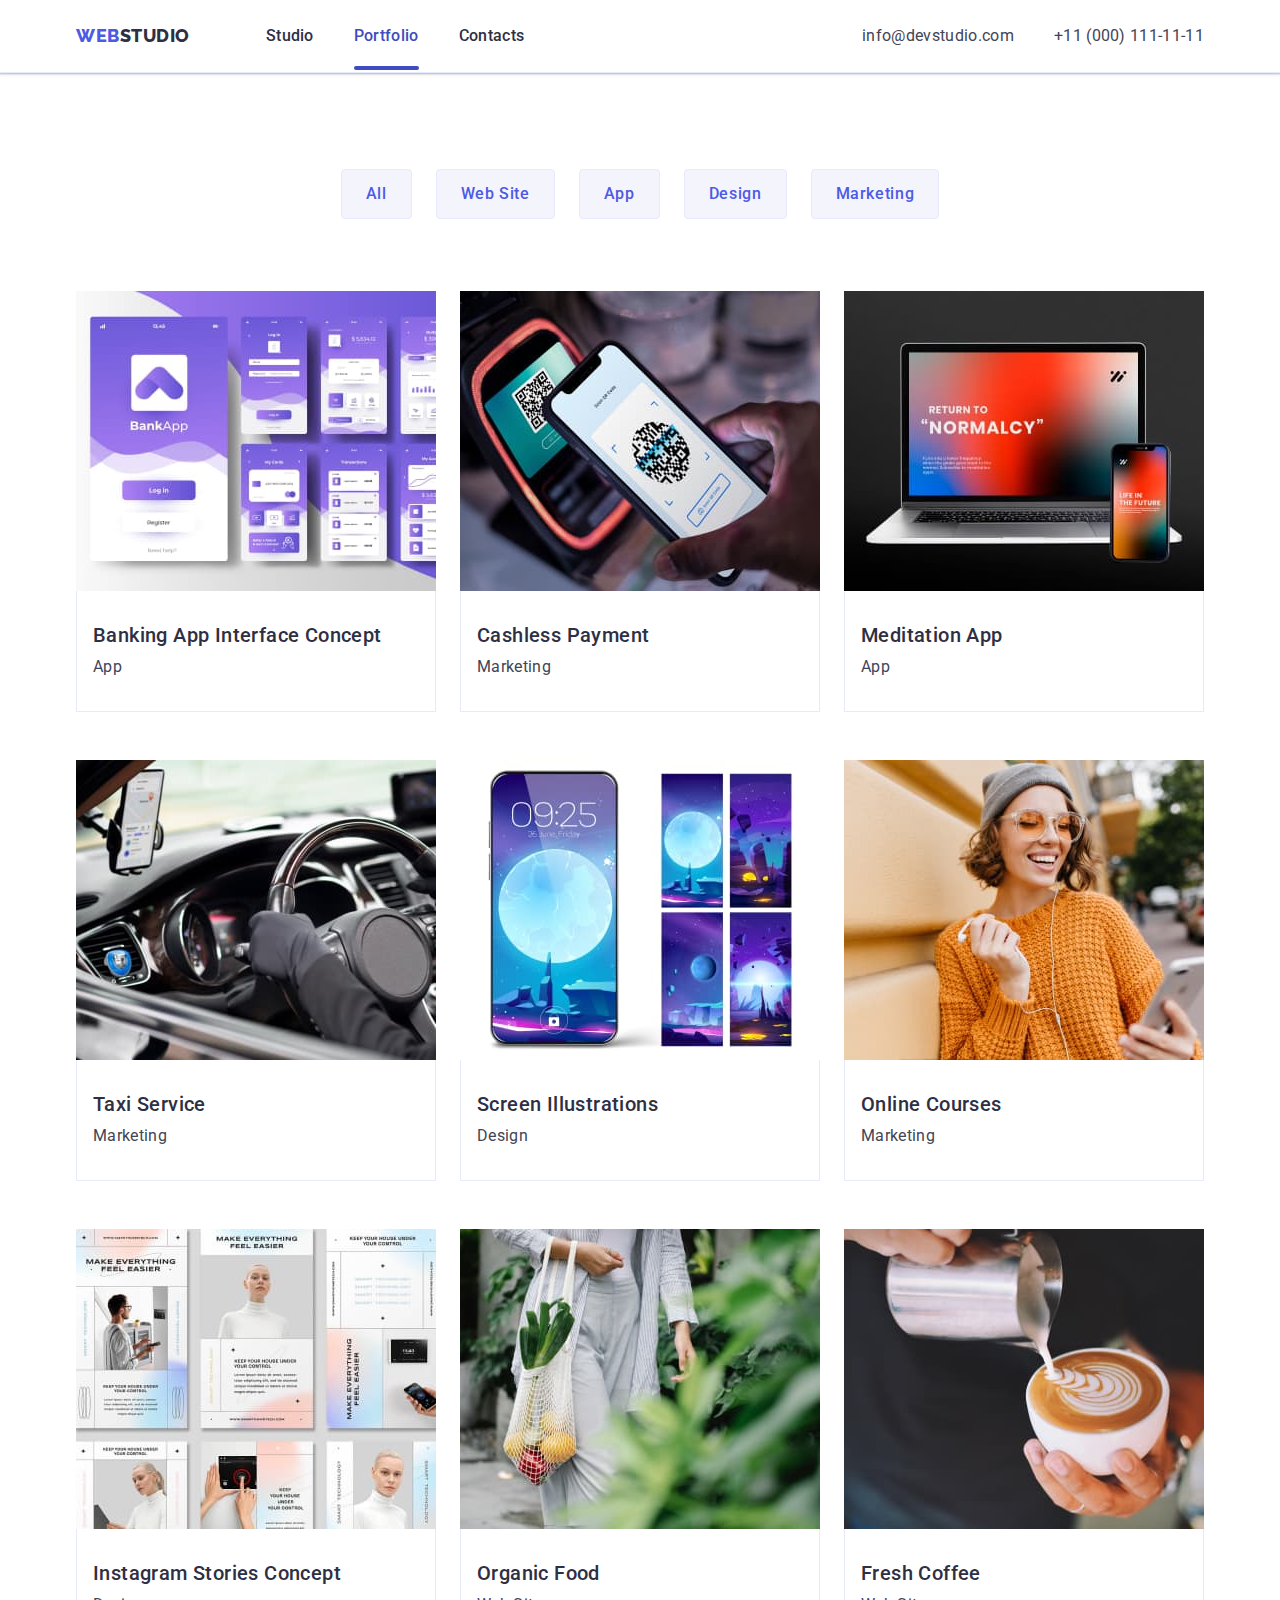
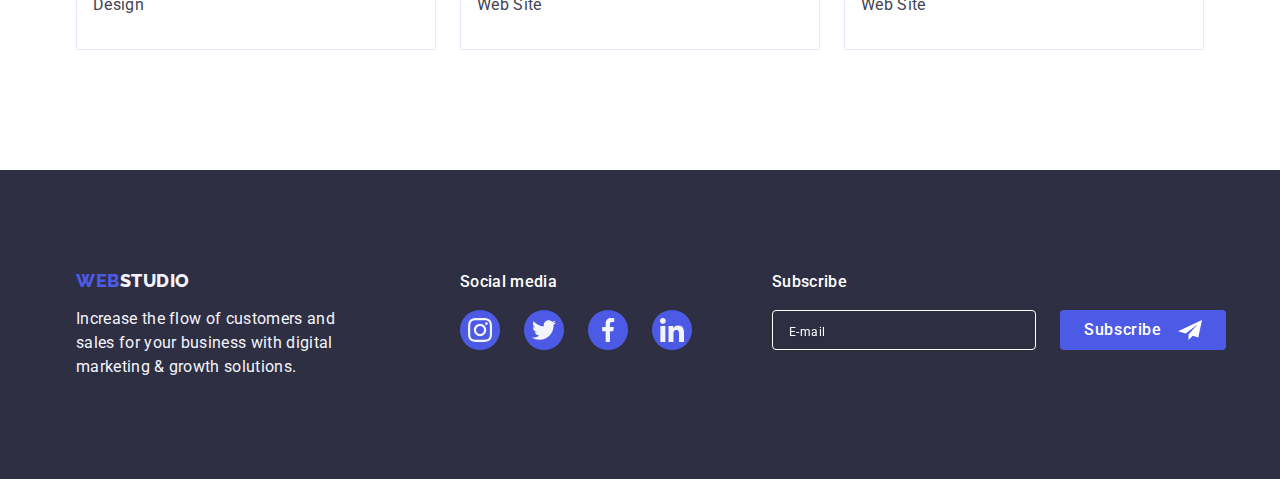
==== portfolio.html @ 9ac647bc "Add files via upload" ====
<!DOCTYPE html>
<html lang="en">
  <head>
    <meta charset="UTF-8" />
    <meta http-equiv="X-UA-Compatible" content="IE=edge" />
    <meta name="viewport" content="width=device-width, initial-scale=1.0" />
    <title>Document</title>

    <link
      rel="stylesheet"
      href="https://cdnjs.cloudflare.com/ajax/libs/modern-normalize/1.1.0/modern-normalize.min.css"
    />
    <link rel="stylesheet" href="./css/styles.css" />
    <link rel="preconnect" href="https://fonts.googleapis.com" />
    <link rel="preconnect" href="https://fonts.gstatic.com" crossorigin />
    <link
      href="https://fonts.googleapis.com/css2?family=Raleway:wght@800&family=Roboto:wght@400;500;700;900&display=swap"
      rel="stylesheet"
    />
  </head>
  <body>
    <header class="portfolio-border page-header">
      <div class="container page-header-container">
        <nav class="page-nav-portfolio">
          <a class="logo link" href="./index.html"
            >Web<span class="logo-s">Studio</span></a
          >

          <ul class="list menu list-nav">
            <li class="menu-item">
              <a class="link link-nav" href="./index.html">Studio</a>
            </li>
            <li class="menu-item decoration-link">
              <a class="link link-nav decoration-nav" href="./portfolio.html"
                >Portfolio</a
              >
            </li>
            <li class="menu-item">
              <a class="link link-nav" href="">Contacts</a>
            </li>
          </ul>
        </nav>
        <address class="address">
          <ul class="list menu">
            <li class="menu-item">
              <a class="link contact-header" href="mailto:info@devstudio.com"
                >info@devstudio.com
              </a>
            </li>
            <li class="menu-item">
              <a class="link contact-header" href="tel:+110001111111"
                >+11 (000) 111-11-11</a
              >
            </li>
          </ul>
        </address>
      </div>
    </header>
    <main>
      <section class="section-portfolio">
        <div class="container">
          <h1 class="headline visually-hidden">Projects</h1>

          <ul class="list menu portfolio-list">
            <li class="menu-item-portfolio portfolio-item">
              <button type="button" class="button-portfolio btn-portolio">
                All
              </button>
            </li>
            <li class="menu-item-portfolio">
              <button type="button" class="button-portfolio btn-portolio">
                Web Site
              </button>
            </li>
            <li class="menu-item-portfolio">
              <button type="button" class="button-portfolio btn-portolio">
                App
              </button>
            </li>
            <li class="menu-item-portfolio">
              <button type="button" class="button-portfolio btn-portolio">
                Design
              </button>
            </li>
            <li class="menu-item-portfolio portfolio-link-second">
              <button type="button" class="button-portfolio btn-portolio">
                Marketing
              </button>
            </li>
          </ul>

          <ul class="list projects-portfolio">
            <li class="projects-portfolio-item">
              <a class="link projects-portfolio-link" href="">
                <div class="portfolio-item-wrapper">
                  <img
                    src="./images/projects-portfolio/portfolio1.jpg"
                    alt="Banking App"
                    width="360"
                    height="300"
                  />
                  <p class="overlay">
                    14 Stylish and User-Friendly App Design Concepts · Task
                    Manager App · Calorie Tracker App · Exotic Fruit Ecommerce
                    App · Cloud Storage App
                  </p>
                </div>
                <div class="portfolio-text-project">
                  <h2 class="features progect-porfolio-subtitle">
                    Banking App Interface Concept
                  </h2>
                  <p class="desc">App</p>
                </div></a
              >
            </li>
            <li class="projects-portfolio-item">
              <a class="link projects-portfolio-link" href="">
                <div class="portfolio-item-wrapper">
                  <img
                    src="./images/projects-portfolio/portfolio2.jpg"
                    alt="telephone"
                    width="360"
                    height="300"
                  />
                  <p class="overlay">
                    14 Stylish and User-Friendly App Design Concepts · Task
                    Manager App · Calorie Tracker App · Exotic Fruit Ecommerce
                    App · Cloud Storage App
                  </p>
                </div>
                <div class="portfolio-text-project">
                  <h2 class="features progect-porfolio-subtitle">
                    Cashless Payment
                  </h2>
                  <p class="desc">Marketing</p>
                </div></a
              >
            </li>
            <li class="projects-portfolio-item">
              <a class="link projects-portfolio-link" href="">
                <div class="portfolio-item-wrapper">
                  <img
                    src="./images/projects-portfolio/portfolio3.jpg"
                    alt="computer and telephone"
                    width="360"
                    height="300"
                  />
                  <p class="overlay">
                    14 Stylish and User-Friendly App Design Concepts · Task
                    Manager App · Calorie Tracker App · Exotic Fruit Ecommerce
                    App · Cloud Storage App
                  </p>
                </div>

                <div class="portfolio-text-project">
                  <h2 class="features progect-porfolio-subtitle">
                    Meditation App
                  </h2>
                  <p class="desc">App</p>
                </div></a
              >
            </li>
            <li class="projects-portfolio-item">
              <a class="link projects-portfolio-link" href="">
                <div class="portfolio-item-wrapper">
                  <img
                    src="./images/projects-portfolio/portfolio4.jpg"
                    alt="car"
                    width="360"
                    height="300"
                  />
                  <p class="overlay">
                    14 Stylish and User-Friendly App Design Concepts · Task
                    Manager App · Calorie Tracker App · Exotic Fruit Ecommerce
                    App · Cloud Storage App
                  </p>
                </div>

                <div class="portfolio-text-project">
                  <h2 class="features progect-porfolio-subtitle">
                    Taxi Service
                  </h2>
                  <p class="desc">Marketing</p>
                </div></a
              >
            </li>
            <li class="projects-portfolio-item">
              <a class="link projects-portfolio-link" href=""
                ><div class="portfolio-item-wrapper">
                  <img
                    src="./images/projects-portfolio/portfolio5.jpg"
                    alt="Design on telephone"
                    width="360"
                    height="300"
                  />
                  <p class="overlay">
                    14 Stylish and User-Friendly App Design Concepts · Task
                    Manager App · Calorie Tracker App · Exotic Fruit Ecommerce
                    App · Cloud Storage App
                  </p>
                </div>
                <div class="portfolio-text-project">
                  <h2 class="features progect-porfolio-subtitle">
                    Screen Illustrations
                  </h2>
                  <p class="desc">Design</p>
                </div></a
              >
            </li>
            <li class="projects-portfolio-item">
              <a class="link projects-portfolio-link">
                <div class="portfolio-item-wrapper">
                  <img
                    src="./images/projects-portfolio/portfolio6.jpg"
                    alt="girl"
                    width="360"
                    height="300"
                  />
                  <p class="overlay">
                    14 Stylish and User-Friendly App Design Concepts · Task
                    Manager App · Calorie Tracker App · Exotic Fruit Ecommerce
                    App · Cloud Storage App
                  </p>
                </div>
                <div class="portfolio-text-project">
                  <h2 class="features progect-porfolio-subtitle">
                    Online Courses
                  </h2>
                  <p class="desc">Marketing</p>
                </div></a
              >
            </li>
            <li class="projects-portfolio-item">
              <a class="link projects-portfolio-link" href="">
                <div class="portfolio-item-wrapper">
                  <img
                    src="./images/projects-portfolio/portfolio7.jpg"
                    alt="Instagram Stories"
                    width="360"
                    height="300"
                  />
                  <p class="overlay">
                    14 Stylish and User-Friendly App Design Concepts · Task
                    Manager App · Calorie Tracker App · Exotic Fruit Ecommerce
                    App · Cloud Storage App
                  </p>
                </div>
                <div class="portfolio-text-project">
                  <h2 class="features progect-porfolio-subtitle">
                    Instagram Stories Concept
                  </h2>
                  <p class="desc">Design</p>
                </div></a
              >
            </li>
            <li class="projects-portfolio-item">
              <a class="link projects-portfolio-link" href="">
                <div class="portfolio-item-wrapper">
                  <img
                    src="./images/projects-portfolio/portfolio8.jpg"
                    alt="women"
                    width="360"
                    height="300"
                  />
                  <p class="overlay">
                    14 Stylish and User-Friendly App Design Concepts · Task
                    Manager App · Calorie Tracker App · Exotic Fruit Ecommerce
                    App · Cloud Storage App
                  </p>
                </div>
                <div class="portfolio-text-project">
                  <h2 class="features progect-porfolio-subtitle">
                    Organic Food
                  </h2>
                  <p class="desc">Web Site</p>
                </div></a
              >
            </li>
            <li class="projects-portfolio-item">
              <a class="link projects-portfolio-link" href="">
                <div class="portfolio-item-wrapper">
                  <img
                    src="./images/projects-portfolio/portfolio9.jpg"
                    alt="Coffee"
                    width="360"
                    height="300"
                  />
                  <p class="overlay">
                    14 Stylish and User-Friendly App Design Concepts · Task
                    Manager App · Calorie Tracker App · Exotic Fruit Ecommerce
                    App · Cloud Storage App
                  </p>
                </div>
                <div class="portfolio-text-project">
                  <h2 class="features progect-porfolio-subtitle">
                    Fresh Coffee
                  </h2>
                  <p class="desc">Web Site</p>
                </div></a
              >
            </li>
          </ul>
        </div>
      </section>
    </main>
    <footer class="footer">
      <div class="container footer-div">
        <div class="second-footer-div">
          <a class="link footer-link logo-footer" href="./index.html"
            >Web<span class="logo-footer-color">Studio</span></a
          >
          <p class="text-footer">
            Increase the flow of customers and sales for your business with
            digital marketing & growth solutions.
          </p>
        </div>
        <!---->
        <div>
          <h4 class="social-media">Social media</h4>
          <ul class="list social-icon-list">
            <li class="social-icon-item footer-icon">
              <a class="social-link social-link-footer" href=""
                ><svg class="social-icon" width="24" height="24">
                  <use href="./images/icons.svg#icon-instagram"></use></svg
              ></a>
            </li>
            <li class="social-icon-item footer-icon">
              <a class="social-link-footer social-link" href=""
                ><svg class="social-icon" width="24" height="24">
                  <use href="./images/icons.svg#icon-twitter"></use></svg
              ></a>
            </li>
            <li class="social-icon-item footer-icon">
              <a class="social-link-footer social-link" href=""
                ><svg class="social-icon" width="24" height="24">
                  <use href="./images/icons.svg#icon-facebook"></use></svg
              ></a>
            </li>
            <li class="social-icon-item footer-icon">
              <a class="social-link-footer social-link" href=""
                ><svg class="social-icon" width="24" height="24">
                  <use href="./images/icons.svg#icon-linkedin"></use></svg
              ></a>
            </li>
          </ul>
        </div>
        <form class="footer-form">
          <p class="footer-subscribe">Subscribe</p>

          <span class="footer-subscribe-wrappper">
            <input
              class="footer-input"
              type="email"
              name="user_email"
              required
              placeholder="E-mail"
            />
            <button type="submit" class="btn-footer-subscribe">
              Subscribe
              <svg class="telegram-icon" width="24" height>
                <use href="./images/icons.svg#icon-telegram"></use>
              </svg>
            </button>
          </span>
        </form>
      </div>
    </footer>
  </body>
</html>
---- css/styles.css ----
:root {
  --main-color: #2e2f42;
  --color-logo: #4d5ae5;
  --secondary-color: #ffffff;
  --color-text: #434455;
  --third-color: #f4f4fd;
  --button-color: #404bbf;
  --button-color-border: #e7e9fc;
  --customers-icon: #8e8f99;
  --social-icon-bg: #4d5ae5;
  --social-icon-color-hover: #404bbf;
  --features-icon-bg: #f4f4fd;
  --footer-icon-focus: #31d0aa;
  --bg-modal: rgba(46, 47, 66, 0.4);
  --bg-close-icon: #e7e9fc;
  --modal-bg: #fcfcfc;
  --modal-color-text-span: #8e8f99;
  --modal-color-text: #2e2f42;
  --modal-focus: #4d5ae5;
  --transition-duration-funs: 250ms cubic-bezier(0.4, 0, 0.2, 1);
}
.link {
  text-decoration: none;
}
.list {
  list-style: none;
}
h1,
h2,
h3,
h4,
p {
  margin-top: 0;
  margin-bottom: 0;
}
ul,
ol {
  margin-top: 0;
  margin-bottom: 0;
  padding-left: 0;
}
img {
  display: block;
}
body {
  font-family: 'Roboto', sans-serif;
  color: var(--color-text);
  background: var(--secondary-color);
}
/*          header       */
.page-header {
  padding-top: 24px;
  padding-bottom: 24px;
  border-bottom: 1px solid #e7e9fc;
  box-shadow: 0px 2px 1px rgba(46, 47, 66, 0.08),
    0px 1px 1px rgba(46, 47, 66, 0.16), 0px 1px 6px rgba(46, 47, 66, 0.08);
}
.container {
  width: 1158px;
  margin-left: auto;
  margin-right: auto;
  padding-left: 15px;
  padding-right: 15px;
}
.page-header-container {
  display: flex;
  align-items: center;
}
.decoration-link {
  color: var(--button-color);
  position: relative;
}

.decoration-nav::after {
  content: '';
  height: 4px;
  width: 100%;
  border-radius: 2px;
  display: block;
  background-color: var(--button-color);
  position: absolute;
  bottom: -1px;
}

.page-nav {
  display: flex;
  align-items: center;
}
.menu {
  display: flex;
  align-items: center;
}
.menu-item:not(:last-child) {
  margin-right: 40px;
}
.logo {
  font-family: 'Raleway', sans-serif;
  font-weight: 800;
  font-size: 18px;
  line-height: 1.17;
  align-items: center;
  letter-spacing: 0.03em;
  text-transform: uppercase;
  color: var(--color-logo);
  margin-right: 76px;
}

.logo-s {
  color: var(--main-color);
}
.link-nav {
  padding: 24px 0;
  font-weight: 500;
  font-size: 16px;
  line-height: 1.5;
  letter-spacing: 0.02em;
  color: var(--main-color);
  transition: color var(--transition-duration-funs);
}
.list-nav {
  align-items: baseline;
}
.link-nav:hover,
.link-nav:focus {
  color: var(--button-color);
}
.decoration-nav {
  position: relative;
  color: #404bbf;
}
.address {
  font-style: normal;
  margin-left: auto;
  transition: color var(--transition-duration-funs);
}
.address:hover,
.address:focus {
  color: var(--button-color);
}

.contact-header {
  font-size: 16px;
  line-height: 1.5;
  letter-spacing: 0.02em;
  font-style: normal;
  color: var(--color-text);
  transition: color var(--transition-duration-funs);
}
.contact-header:hover,
.contact-header:focus {
  color: var(--button-color);
}
/*                 hero                */
.hero {
  background: var(--main-color);
  height: 600px;
  padding: 188px 0;

  background-image: linear-gradient(
      rgba(46, 47, 66, 0.7),
      rgba(46, 47, 66, 0.7)
    ),
    url(../images/bg/people-office.jpg);
  background-size: cover;
  background-repeat: no-repeat;
  background-position: center;
  max-width: 1440px;
  margin: auto;
}
.title {
  font-weight: 700;
  font-size: 56px;
  line-height: 1.07;
  text-align: center;
  letter-spacing: 0.02em;
  color: var(--secondary-color);
  margin-left: auto;
  margin-right: auto;
  max-width: 496px;
}
.button {
  font-family: 'Roboto', sans-serif;
  font-weight: 500;
  font-size: 16px;
  line-height: 1.5;
  letter-spacing: 0.04em;
  color: var(--secondary-color);
  background: var(--color-logo);
  cursor: pointer;
  padding: 16px 32px;
  margin: auto;
  margin-top: 48px;
  border: 0;
  display: block;
  min-width: 169px;
  border-radius: 4px;
  transition: background-color var(--transition-duration-funs);
}
.button:hover,
.button:focus {
  background-color: var(--button-color);
}
/*       features          */
.visually-hidden {
  position: absolute;
  width: 1px;
  height: 1px;
  margin: -1px;
  border: 0;
  padding: 0;
  white-space: nowrap;
  clip-path: inset(100%);
  clip: rect(0 0 0 0);
  overflow: hidden;
}

.section {
  padding: 120px 0;
}
.features-icon {
  display: flex;
  background-color: var(--features-icon-bg);
  padding: 24px 100px;
  align-items: center;
  justify-content: center;
  border-radius: 4px;
  margin-bottom: 8px;
}
.features {
  margin-bottom: 8px;
  font-weight: 500;
  font-size: 20px;
  line-height: 1.2;
  letter-spacing: 0.02em;
  color: var(--main-color);
}

.features-list:not(:last-child) {
  margin-right: 24px;
}
.features-list {
  width: calc((100% - 72px) / 4);
}

.features-text {
  font-size: 16px;
  line-height: 1.5;
  letter-spacing: 0.02em;

  color: var(--color-text);
}
/*               progect                */
.progect-section {
  padding-bottom: 120px;
}
.heading {
  margin-bottom: 72px;
  font-weight: 700;
  font-size: 36px;
  line-height: 1.1;
  text-align: center;
  letter-spacing: 0.02em;
  text-transform: capitalize;
  color: var(--main-color);
}

.progect-list {
  display: flex;
}
.progect-photo {
  width: calc((100% - 48px) / 3);
}
.progect-photo:not(:last-child) {
  margin-right: 24px;
}
/*                         workers                   */
.div-workers {
  padding: 32px 0;
}
.section-worker-list:not(:last-child) {
  margin-right: 24px;
}

.section-worker {
  background: var(--third-color);
}
.text-worker {
  padding: 32px 0;
}
.section-worker-list {
  background: var(--secondary-color);
  border-radius: 0 0 4px 4px;
  box-shadow: 0px 1px 6px rgba(46, 47, 66, 0.08),
    0px 1px 1px rgba(46, 47, 66, 0.16), 0px 2px 1px rgba(46, 47, 66, 0.08);
}

.workers {
  font-weight: 500;
  font-size: 20px;
  line-height: 1.2;
  text-align: center;
  letter-spacing: 0.02em;
  color: var(--main-color);

  margin-bottom: 8px;
}
.profession {
  font-size: 16px;
  line-height: 1.5;
  text-align: center;
  letter-spacing: 0.02em;
  margin-bottom: 8px;
}
.social-link {
  justify-content: center;
  align-items: center;
  display: flex;
  width: 100%;
  height: 100%;
  background-color: var(--social-icon-bg);
  fill: var(--third-color);
  border-radius: 50%;
  transition: background-color var(--transition-duration-funs);
}
.social-icon-list {
  display: flex;
  gap: 24px;
  justify-content: center;
}
.social-icon-item {
  width: 40px;
  height: 40px;
}
.social-link:focus,
.social-link:hover {
  background-color: var(--social-icon-color-hover);
}
/*                         customers                */
.customers-list {
  display: flex;
  gap: 24px;
}

.customers-item {
  width: calc((100% - 120px) / 6);
  height: 88px;
}
.customers-icon {
  fill: currentColor;
  display: block;
}

.customers-link {
  display: flex;
  width: 100%;
  height: 100%;
  color: var(--customers-icon);
  border-radius: 4px;
  border: 1px solid var(--customers-icon);
  align-items: center;
  justify-content: center;
  transition: border-color var(--transition-duration-funs),
    color var(--transition-duration-funs);
}

.customers-link:hover,
.customers-link:focus {
  border: 1px solid var(--social-icon-color-hover);
  color: var(--social-icon-color-hover);
}
/*                      footer                    */
.footer {
  background: var(--main-color);
  padding: 100px 15px;
}
.footer-div {
  display: flex;

  align-items: baseline;
}
.second-footer-div {
  margin-right: 120px;
}
.social-media {
  font-weight: 500;
  font-size: 16px;
  line-height: 1.5;
  letter-spacing: 0.02em;

  color: var(--secondary-color);
  margin-bottom: 16px;
}
.footer-link {
  display: inline-block;
  margin: 0;
}
.logo-footer-color {
  color: var(--third-color);
}
.logo-footer {
  font-family: 'Raleway', sans-serif;
  font-weight: 800;
  font-size: 18px;
  line-height: 1.17;
  align-items: center;
  letter-spacing: 0.03em;
  text-transform: uppercase;
  color: var(--color-logo);
  margin-bottom: 16px;
}
.text-footer {
  font-size: 16px;
  line-height: 1.5;

  letter-spacing: 0.02em;
  color: var(--third-color);

  width: 264px;
}
.footer-list {
  gap: 16px;
}
.social-link-footer:focus,
.social-link-footer:hover {
  background-color: var(--footer-icon-focus);
}
.footer-subscribe {
  font-weight: 500;
  font-size: 16px;
  line-height: 1.5;
  letter-spacing: 0.02em;
  color: var(--secondary-color);
  display: inline-block;
}
.footer-input::placeholder {
  font-size: 12px;
  line-height: 2;
  letter-spacing: 0.04em;
  color: var(--secondary-color);
}
.footer-input {
  width: 264px;
  display: flex;
  align-items: center;
  background-color: transparent;
  border: 1px solid var(--secondary-color);
  filter: drop-shadow(0px 4px 4px rgba(0, 0, 0, 0.15));
  border-radius: 4px;
  height: 40px;
  padding-left: 16px;
  color: var(--secondary-color);
}
.footer-subscribe-wrappper {
  display: flex;
  margin-top: 16px;
}
.footer-form {
  margin-left: 80px;
}
.btn-footer-subscribe {
  padding: 8px 24px;
  font-family: 'Roboto', sans-serif;
  font-weight: 500;
  font-size: 16px;
  line-height: 1.5;
  margin-left: 24px;
  display: flex;
  align-items: center;
  text-align: center;
  letter-spacing: 0.04em;
  min-width: 165px;
  background-color: var(--social-icon-bg);
  border-radius: 4px;
  color: var(--secondary-color);
  border: none;
  transition: background-color var(--transition-duration-funs);
  cursor: pointer;
}
.btn-footer-subscribe:focus,
.btn-footer-subscribe:hover {
  background-color: var(--social-icon-color-hover);
}

.telegram-icon {
  width: 24px;
  height: 24px;
  margin-left: 16px;
}
/*                  portfolio                 */
.portfolio-border {
  border-bottom: 1px solid var(--button-color-border);
}
.page-nav-portfolio {
  display: flex;
  align-items: center;
}

/*               button-portfolio            */
.portfolio-item {
  display: block;
  transition: var(--transition-duration-funs),
    background-color var(--transition-duration-funs),
    border-color var(--transition-duration-funs),
    box-shadow var(--transition-duration-funs);
}
.section-portfolio {
  padding: 96px 0 120px;
}

.button-portfolio {
  font-family: 'Roboto', sans-serif;
  font-weight: 500;
  font-size: 16px;
  line-height: 1.5;
  letter-spacing: 0.04em;
  color: var(--color-logo);
  background: var(--third-color);
  cursor: pointer;
  border: 1px solid #e7e9fc;
  padding: 12px 24px;
  border-radius: 4px;
  transition: color var(--transition-duration-funs),
    background-color var(--transition-duration-funs),
    border-color var(--transition-duration-funs),
    box-shadow var(--transition-duration-funs);
}
.btn-portolio {
}
.button-portfolio:hover,
.button-portfolio:focus {
  color: var(--secondary-color);
  background-color: var(--button-color);
  border: 1px solid transparent;
  box-shadow: 0px 3px 1px rgba(0, 0, 0, 0.1), 0px 2px 1px rgba(0, 0, 0, 0.08),
    0px 2px 2px rgba(0, 0, 0, 0.12);
}

/*                         portfolio-project*/
.portfolio-list {
  margin-bottom: 72px;
  gap: 24px;
  justify-content: center;
}
.projects-portfolio {
  display: flex;

  flex-wrap: wrap;
}
.portfolio-item-wrapper {
  position: relative;
  overflow: hidden;
}
.overlay {
  font-size: 16px;
  line-height: 1.5;
  letter-spacing: 0.02em;
  background-color: var(--color-logo);
  color: var(--third-color);
  padding: 40px 32px;
  display: block;
  position: absolute;
  width: 100%;
  height: 100%;
  left: 0;
  top: 0;
  overflow: auto;
  transform: translate(0, 100%);
  transition: transform var(--transition-duration-funs);
}
.projects-portfolio-link:hover .overlay,
.projects-portfolio-link:focus .overlay {
  transform: translateY(0%);
}

.projects-portfolio-link {
  display: block;
  transition: box-shadow var(--transition-duration-funs);
}
.projects-portfolio-link:focus,
.projects-portfolio-link:hover {
  box-shadow: 0px 1px 6px rgba(46, 47, 66, 0.08),
    0px 1px 1px rgba(46, 47, 66, 0.16), 0px 2px 1px rgba(46, 47, 66, 0.08);
}
.projects-portfolio-item:not(:nth-child(3n)) {
  margin-right: 24px;
}
.projects-portfolio-item:not(:nth-child(n + 7)) {
  margin-bottom: 48px;
}
.portfolio-text-project {
  border: 1px solid #e7e9fc;
  border-top: none;
  padding: 32px 16px;
}

.desc {
  font-size: 16px;
  line-height: 24px;
  letter-spacing: 0.02em;
  color: var(--color-text);
}
.backdrop {
  position: fixed;
  left: 0;
  top: 0;
  background-color: var(--bg-modal);
  width: 100%;
  height: 100%;
  z-index: 1000;
  transition: opacity var(--transition-duration-funs),
    visibility var(--transition-duration-funs);
}
/*==============================MODAL FORM==========================*/
.modal {
  padding: 72px 24px 24px 24px;
  position: absolute;
  top: 50%;
  left: 50%;
  transform: translate(-50%, -50%) scale(1);
  width: 408px;
  min-height: 576px;
  background-color: var(--modal-bg);
  border-radius: 4px;
  box-shadow: 0px 1px 1px rgba(0, 0, 0, 0.14), 0px 1px 3px rgba(0, 0, 0, 0.12),
    0px 2px 1px rgba(0, 0, 0, 0.2);
  transition: transform var(--transition-duration-funs);
}
.modal-close-btn {
  padding: 0;
  position: absolute;
  top: 24px;
  right: 24px;
  display: flex;
  justify-content: center;
  align-items: center;
  width: 24px;
  height: 24px;
  border-radius: 50%;
  background: var(--bg-close-icon);
  border: 1px solid rgba(0, 0, 0, 0.1);
  cursor: pointer;
  transition: background-color var(--transition-duration-funs),
    border var(--transition-duration-funs);
}
.modal-close-btn:hover,
.modal-close-btn:focus {
  background-color: var(--button-color);
  border: none;
}
.icon-close {
  transition: fill var(--transition-duration-funs);
}
.modal-close-btn:hover .icon-close,
.modal-close-btn:focus .icon-close {
  fill: var(--secondary-color);
}
.backdrop.is-hidden {
  opacity: 0;
  visibility: hidden;
  pointer-events: none;
}
.modal-form {
  display: flex;
  flex-direction: column;
}
.modal-form-field {
  display: flex;
  flex-direction: column;
}
.modal-form-field:not(:nth-child(n + 5)) {
  margin-bottom: 8px;
}
.modal-field {
  margin-bottom: 16px;
}
.modal-form-text {
  font-family: 'Roboto', sans-serif;
  font-weight: 500;
  font-size: 16px;
  line-height: 1.5;

  text-align: center;
  letter-spacing: 0.02em;
  color: var(--modal-color-text);
  margin-bottom: 16px;
}
.modal-form-deck {
  font-size: 12px;
  line-height: 1.17;
  letter-spacing: 0.04em;
  color: var(--modal-color-text);
  margin-bottom: 4px;
}

.modal-form-svg {
  height: 24px;
  width: 18px;
  align-self: center;
  position: absolute;

  left: 16px;
}
.modal-form-input:focus + .modal-form-svg {
  fill: var(--modal-focus);
}
.form-input-wrapper {
  position: relative;
  display: flex;
}
.modal-form-input {
  width: 100%;
  height: 40px;
  border: 1px solid rgba(46, 47, 66, 0.4);
  border-radius: 4px;
  padding-left: 38px;
}
.modal-form-input:focus {
  outline: none;
  border: 1px solid var(--modal-focus);
}
.modal-form-message {
  border: 1px solid rgba(46, 47, 66, 0.4);
  border-radius: 4px;
  padding-left: 16px;
  padding-top: 8px;
}
.modal-form-message:focus {
  outline: none;
  border: 1px solid var(--modal-focus);
}
.modal-form-message {
  resize: none;
  width: 100%;
  height: 120px;
}
.modal-form-check-desk {
  font-size: 12px;
  line-height: 1.17;
  letter-spacing: 0.04em;
  color: #8e8f99;
  display: flex;
  align-items: center;
  margin-bottom: 24px;
}
.modal-form-check-desk::before {
  display: block;
  width: 16px;
  height: 16px;
  content: '';
  border: 1px solid rgba(46, 47, 66, 0.4);
  border-radius: 2px;
  cursor: pointer;
  margin-right: 8px;
}
.modal-form-check:checked + .modal-form-check-desk::before {
  background-image: url(../images/click.svg);
  background-position: center;
}

.modal-form-check:focus + .modal-form-check-desk::before {
  border: 1px solid var(--button-color);
}
.user-police-wrapper {
  display: flex;
}
.modal-form-button {
  align-self: center;
  font-family: 'Roboto', sans-serif;
  font-weight: 500;
  font-size: 16px;
  line-height: 1.5;
  letter-spacing: 0.04em;
  padding: 16px 32px;
  color: var(--secondary-color);
  background: var(--color-logo);
  box-shadow: 0px 4px 4px rgba(0, 0, 0, 0.15);
  border-radius: 4px;
  cursor: pointer;
  min-width: 169px;
  border: 0;
  transition: background-color var(--transition-duration-funs);
}

.modal-form-button:hover,
.modal-form-button:focus {
  background-color: var(--button-color);
}
.modal-form-link {
  color: var(--color-logo);
}
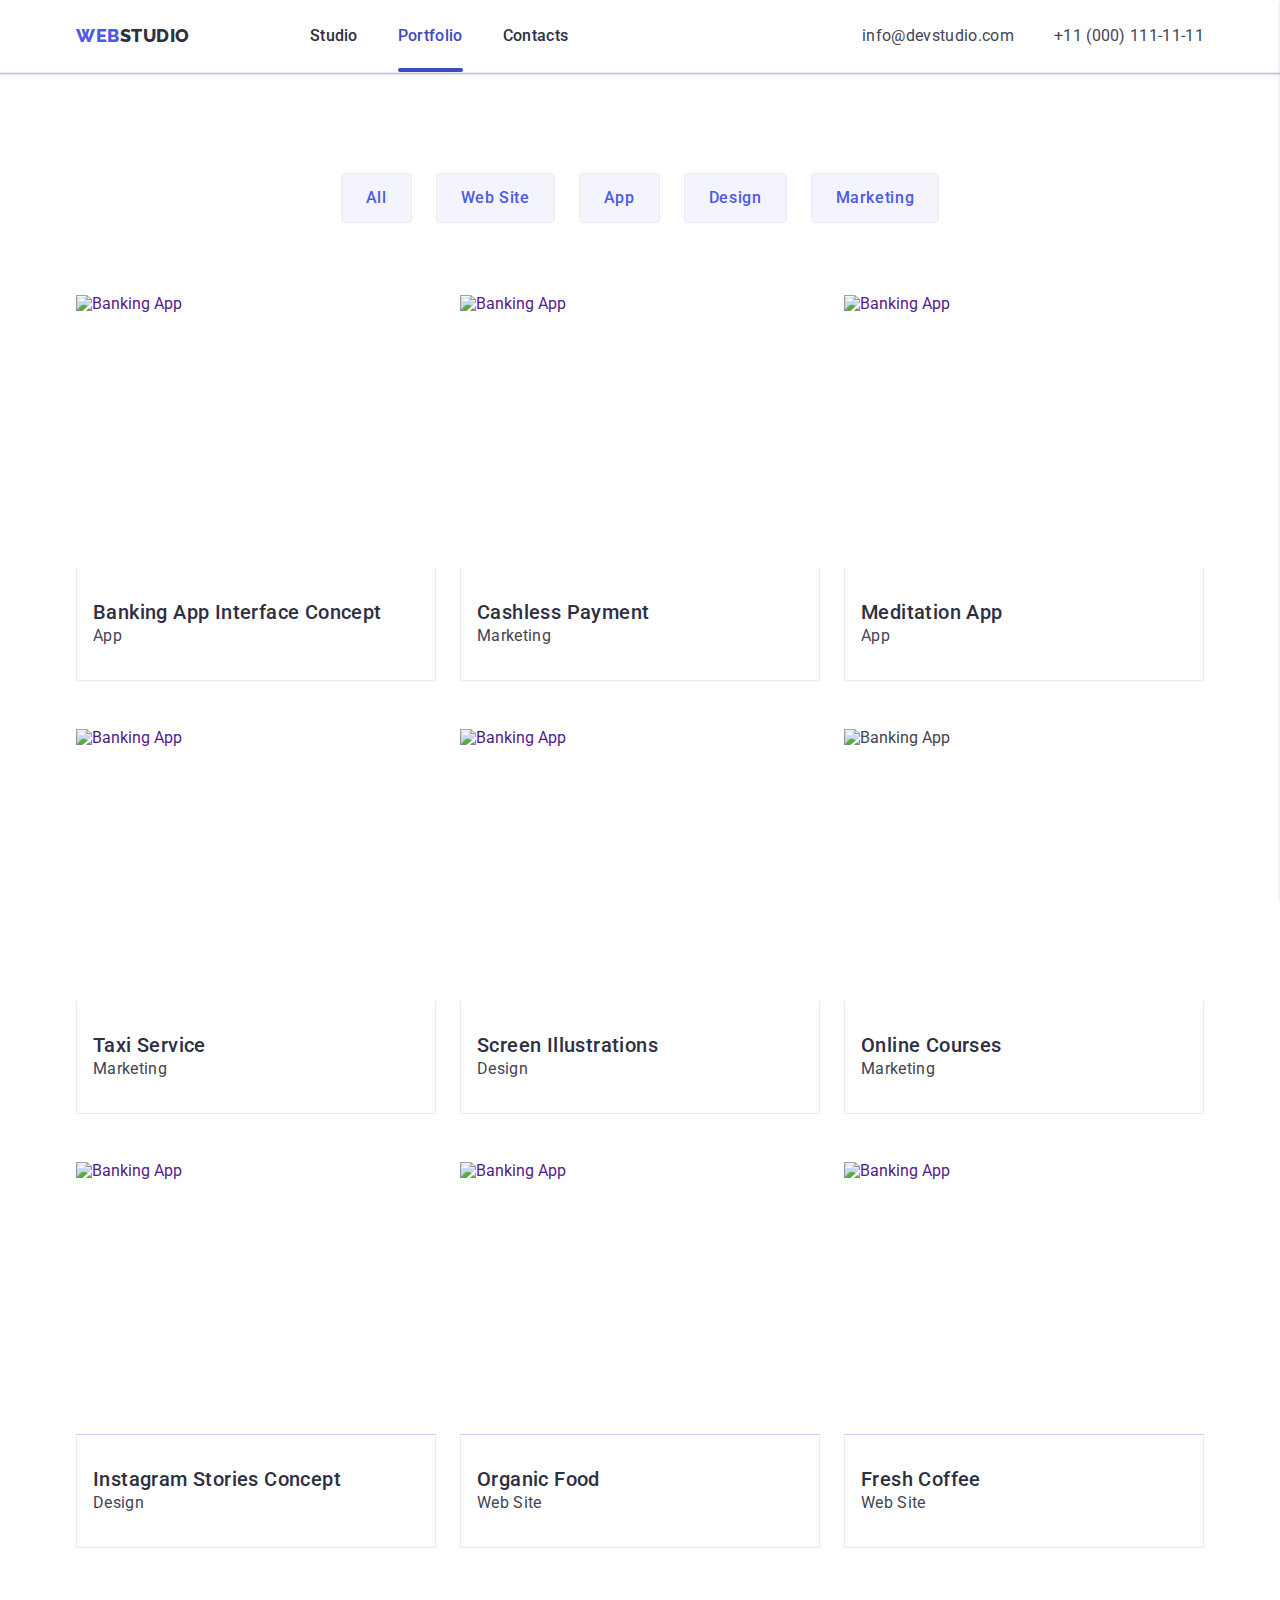
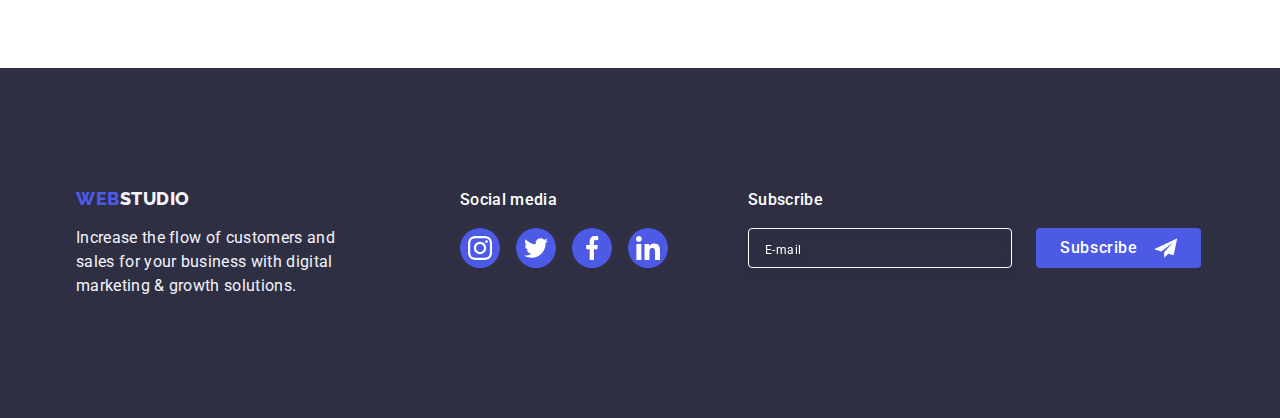
==== commit 2228d1e0: "update" ====
--- a/portfolio.html
+++ b/portfolio.html
@@ -19,41 +19,122 @@
     />
   </head>
   <body>
-    <header class="portfolio-border page-header">
+    <header class="page-header">
       <div class="container page-header-container">
-        <nav class="page-nav-portfolio">
+        <nav class="page-nav">
           <a class="logo link" href="./index.html"
-            >Web<span class="logo-s">Studio</span></a
+            >WEB<span class="logo-s">Studio</span></a
           >
 
           <ul class="list menu list-nav">
             <li class="menu-item">
               <a class="link link-nav" href="./index.html">Studio</a>
             </li>
+
             <li class="menu-item decoration-link">
               <a class="link link-nav decoration-nav" href="./portfolio.html"
                 >Portfolio</a
               >
             </li>
+
             <li class="menu-item">
               <a class="link link-nav" href="">Contacts</a>
             </li>
           </ul>
         </nav>
         <address class="address">
-          <ul class="list menu">
-            <li class="menu-item">
+          <ul class="list menu-address">
+            <li class="menu-item-address">
               <a class="link contact-header" href="mailto:info@devstudio.com"
                 >info@devstudio.com
               </a>
             </li>
-            <li class="menu-item">
+            <li class="menu-item-address menu-item-address-namber">
               <a class="link contact-header" href="tel:+110001111111"
                 >+11 (000) 111-11-11</a
               >
             </li>
           </ul>
         </address>
+        <button
+          type="button"
+          class="menu-burger-open js-open-menu"
+          aria-expanded="false"
+          aria-controls="mobile-menu"
+        >
+          <svg class="menu-hamburger" width="32" height="22">
+            <use href="./images/icons.svg#burger-icon"></use>
+          </svg>
+        </button>
+      </div>
+
+      <!--===============mobile menu====================-->
+      <div
+        class="mobile-menu menu-container js-menu-container"
+        id="mobile-menu"
+      >
+        <div class="mobile-menu-wraperr container">
+          <ul class="mobile-menu-list list">
+            <li class="mobile-menu-item">
+              <a href="" class="mobile-menu-link link">Studio</a>
+            </li>
+            <li class="mobile-menu-item">
+              <a href="" class="mobile-menu-link link">Portfolio</a>
+            </li>
+            <li class="mobile-menu-item">
+              <a href="" class="mobile-menu-link link">Contacts</a>
+            </li>
+          </ul>
+          <address class="address-mobile">
+            <ul class="list">
+              <li class="">
+                <a
+                  class="link contact-mobile-menu contact-mobile-menu-namber"
+                  href="tel:+110001111111"
+                  >+11 (000) 111-11-11</a
+                >
+              </li>
+              <li class="mobile-menu-item-email">
+                <a
+                  class="link contact-mobile-menu"
+                  href="mailto:info@devstudio.com"
+                  >info@devstudio.com
+                </a>
+              </li>
+            </ul>
+          </address>
+          <ul class="list mobile-social-icon-list">
+            <li class="social-icon-item">
+              <a class="social-link" href="">
+                <svg class="social-icon" width="24" height="24">
+                  <use href="./images/icons.svg#icon-instagram"></use></svg
+              ></a>
+            </li>
+            <li class="social-icon-item">
+              <a class="social-link" href=""
+                ><svg class="social-icon" width="24" height="24">
+                  <use href="./images/icons.svg#icon-twitter"></use></svg
+              ></a>
+            </li>
+            <li class="social-icon-item">
+              <a class="social-link" href=""
+                ><svg class="social-icon" width="24" height="24">
+                  <use href="./images/icons.svg#icon-facebook"></use></svg
+              ></a>
+            </li>
+            <li class="social-icon-item">
+              <a class="social-link" href=""
+                ><svg class="social-icon" width="24" height="24">
+                  <use href="./images/icons.svg#icon-linkedin"></use></svg
+              ></a>
+            </li>
+          </ul>
+          <button type="button" class="close-mobile-menu js-close-menu">
+            <svg width="8" height="8">
+              <use href="images/icons.svg#icon-close-modal-btn"></use>
+            </svg>
+          </button>
+        </div>
       </div>
     </header>
     <main>
@@ -93,12 +174,66 @@
             <li class="projects-portfolio-item">
               <a class="link projects-portfolio-link" href="">
                 <div class="portfolio-item-wrapper">
-                  <img
-                    src="./images/projects-portfolio/portfolio1.jpg"
-                    alt="Banking App"
-                    width="360"
-                    height="300"
-                  />
+                  <picture>
+                    <!-- Desktop screen -->
+                    <source
+                      media="(min-width: 1158px)"
+                      srcset="
+                        ./images/projects-portfolio/img1_360.webp    1x,
+                        ./images/projects-portfolio/img1_720@2x.webp 2x
+                      "
+                      type="image/webp"
+                    />
+                    <source
+                      media="(min-width: 1158px)"
+                      srcset="
+                        ./images/projects-portfolio/img1_360.jpg    1x,
+                        ./images/projects-portfolio/img1_720@2x.jpg 2x
+                      "
+                      type="image/jpg"
+                    />
+                    <!-- Tablet screen -->
+                    <source
+                      media="(min-width: 768px)"
+                      srcset="
+                        ./images/projects-portfolio/img1_356.webp    1x,
+                        ./images/projects-portfolio/img1_712@2x.webp 2x
+                      "
+                      type="image/webp"
+                    />
+                    <source
+                      media="(min-width: 768px)"
+                      srcset="
+                        ./images/projects-portfolio/img1_356.jpg    1x,
+                        ./images/projects-portfolio/img1_712@2x.jpg 2x
+                      "
+                      type="image/jpg"
+                    />
+
+                    <!-- Mobile screen -->
+                    <source
+                      media="(max-width: 767px)"
+                      srcset="
+                        ./images/projects-portfolio/img1_396.webp    1x,
+                        ./images/projects-portfolio/img1_792@2x.webp 2x
+                      "
+                      type="image/webp"
+                    />
+                    <source
+                      media="(max-width: 767px)"
+                      srcset="
+                        ./images/projects-portfolio/img1_396.jpg    1x,
+                        ./images/projects-portfolio/img1_792@2x.jpg 2x
+                      "
+                      type="image/jpg"
+                    />
+                    <img
+                      src="./images/projects-portfolio/img1_392.jpg"
+                      alt="Banking App"
+                      width="396"
+                      height="300"
+                    />
+                  </picture>
                   <p class="overlay">
                     14 Stylish and User-Friendly App Design Concepts · Task
                     Manager App · Calorie Tracker App · Exotic Fruit Ecommerce
@@ -106,7 +241,7 @@
                   </p>
                 </div>
                 <div class="portfolio-text-project">
-                  <h2 class="features progect-porfolio-subtitle">
+                  <h2 class="progect-porfolio-subtitle">
                     Banking App Interface Concept
                   </h2>
                   <p class="desc">App</p>
@@ -116,12 +251,66 @@
             <li class="projects-portfolio-item">
               <a class="link projects-portfolio-link" href="">
                 <div class="portfolio-item-wrapper">
-                  <img
-                    src="./images/projects-portfolio/portfolio2.jpg"
-                    alt="telephone"
-                    width="360"
-                    height="300"
-                  />
+                  <picture>
+                    <!-- Desktop screen -->
+                    <source
+                      media="(min-width: 1158px)"
+                      srcset="
+                        ./images/projects-portfolio/img2_360.webp    1x,
+                        ./images/projects-portfolio/img2_720@2x.webp 2x
+                      "
+                      type="image/webp"
+                    />
+                    <source
+                      media="(min-width: 1158px)"
+                      srcset="
+                        ./images/projects-portfolio/img2_360.jpg    1x,
+                        ./images/projects-portfolio/img2_720@2x.jpg 2x
+                      "
+                      type="image/jpg"
+                    />
+                    <!-- Tablet screen -->
+                    <source
+                      media="(min-width: 768px)"
+                      srcset="
+                        ./images/projects-portfolio/img2_356.webp    1x,
+                        ./images/projects-portfolio/img2_712@2x.webp 2x
+                      "
+                      type="image/webp"
+                    />
+                    <source
+                      media="(min-width: 768px)"
+                      srcset="
+                        ./images/projects-portfolio/img2_356.jpg    1x,
+                        ./images/projects-portfolio/img2_712@2x.jpg 2x
+                      "
+                      type="image/jpg"
+                    />
+
+                    <!-- Mobile screen -->
+                    <source
+                      media="(max-width: 767px)"
+                      srcset="
+                        ./images/projects-portfolio/img2_396.webp    1x,
+                        ./images/projects-portfolio/img2_792@2x.webp 2x
+                      "
+                      type="image/webp"
+                    />
+                    <source
+                      media="(max-width: 767px)"
+                      srcset="
+                        ./images/projects-portfolio/img2_396.jpg    1x,
+                        ./images/projects-portfolio/img2_792@2x.jpg 2x
+                      "
+                      type="image/jpg"
+                    />
+                    <img
+                      src="./images/projects-portfolio/img2_392.jpg"
+                      alt="Banking App"
+                      width="396"
+                      height="300"
+                    />
+                  </picture>
                   <p class="overlay">
                     14 Stylish and User-Friendly App Design Concepts · Task
                     Manager App · Calorie Tracker App · Exotic Fruit Ecommerce
@@ -129,9 +318,7 @@
                   </p>
                 </div>
                 <div class="portfolio-text-project">
-                  <h2 class="features progect-porfolio-subtitle">
-                    Cashless Payment
-                  </h2>
+                  <h2 class="progect-porfolio-subtitle">Cashless Payment</h2>
                   <p class="desc">Marketing</p>
                 </div></a
               >
@@ -139,12 +326,66 @@
             <li class="projects-portfolio-item">
               <a class="link projects-portfolio-link" href="">
                 <div class="portfolio-item-wrapper">
-                  <img
-                    src="./images/projects-portfolio/portfolio3.jpg"
-                    alt="computer and telephone"
-                    width="360"
-                    height="300"
-                  />
+                  <picture>
+                    <!-- Desktop screen -->
+                    <source
+                      media="(min-width: 1158px)"
+                      srcset="
+                        ./images/projects-portfolio/img3_360.webp    1x,
+                        ./images/projects-portfolio/img3_720@2x.webp 2x
+                      "
+                      type="image/webp"
+                    />
+                    <source
+                      media="(min-width: 1158px)"
+                      srcset="
+                        ./images/projects-portfolio/img3_360.jpg    1x,
+                        ./images/projects-portfolio/img3_720@2x.jpg 2x
+                      "
+                      type="image/jpg"
+                    />
+                    <!-- Tablet screen -->
+                    <source
+                      media="(min-width: 768px)"
+                      srcset="
+                        ./images/projects-portfolio/img3_356.webp    1x,
+                        ./images/projects-portfolio/img3_712@2x.webp 2x
+                      "
+                      type="image/webp"
+                    />
+                    <source
+                      media="(min-width: 768px)"
+                      srcset="
+                        ./images/projects-portfolio/img3_356.jpg    1x,
+                        ./images/projects-portfolio/img3_712@2x.jpg 2x
+                      "
+                      type="image/jpg"
+                    />
+
+                    <!-- Mobile screen -->
+                    <source
+                      media="(max-width: 767px)"
+                      srcset="
+                        ./images/projects-portfolio/img3_396.webp    1x,
+                        ./images/projects-portfolio/img3_792@2x.webp 2x
+                      "
+                      type="image/webp"
+                    />
+                    <source
+                      media="(max-width: 767px)"
+                      srcset="
+                        ./images/projects-portfolio/img3_396.jpg    1x,
+                        ./images/projects-portfolio/img3_792@2x.jpg 2x
+                      "
+                      type="image/jpg"
+                    />
+                    <img
+                      src="./images/projects-portfolio/img3_392.jpg"
+                      alt="Banking App"
+                      width="396"
+                      height="300"
+                    />
+                  </picture>
                   <p class="overlay">
                     14 Stylish and User-Friendly App Design Concepts · Task
                     Manager App · Calorie Tracker App · Exotic Fruit Ecommerce
@@ -153,9 +394,7 @@
                 </div>
 
                 <div class="portfolio-text-project">
-                  <h2 class="features progect-porfolio-subtitle">
-                    Meditation App
-                  </h2>
+                  <h2 class="progect-porfolio-subtitle">Meditation App</h2>
                   <p class="desc">App</p>
                 </div></a
               >
@@ -163,12 +402,66 @@
             <li class="projects-portfolio-item">
               <a class="link projects-portfolio-link" href="">
                 <div class="portfolio-item-wrapper">
-                  <img
-                    src="./images/projects-portfolio/portfolio4.jpg"
-                    alt="car"
-                    width="360"
-                    height="300"
-                  />
+                  <picture>
+                    <!-- Desktop screen -->
+                    <source
+                      media="(min-width: 1158px)"
+                      srcset="
+                        ./images/projects-portfolio/img4_360.webp    1x,
+                        ./images/projects-portfolio/img4_720@2x.webp 2x
+                      "
+                      type="image/webp"
+                    />
+                    <source
+                      media="(min-width: 1158px)"
+                      srcset="
+                        ./images/projects-portfolio/img4_360.jpg    1x,
+                        ./images/projects-portfolio/img4_720@2x.jpg 2x
+                      "
+                      type="image/jpg"
+                    />
+                    <!-- Tablet screen -->
+                    <source
+                      media="(min-width: 768px)"
+                      srcset="
+                        ./images/projects-portfolio/img4_356.webp    1x,
+                        ./images/projects-portfolio/img4_712@2x.webp 2x
+                      "
+                      type="image/webp"
+                    />
+                    <source
+                      media="(min-width: 768px)"
+                      srcset="
+                        ./images/projects-portfolio/img4_356.jpg    1x,
+                        ./images/projects-portfolio/img4_712@2x.jpg 2x
+                      "
+                      type="image/jpg"
+                    />
+
+                    <!-- Mobile screen -->
+                    <source
+                      media="(max-width: 767px)"
+                      srcset="
+                        ./images/projects-portfolio/img4_396.webp    1x,
+                        ./images/projects-portfolio/img4_792@2x.webp 2x
+                      "
+                      type="image/webp"
+                    />
+                    <source
+                      media="(max-width: 767px)"
+                      srcset="
+                        ./images/projects-portfolio/img4_396.jpg    1x,
+                        ./images/projects-portfolio/img4_792@2x.jpg 2x
+                      "
+                      type="image/jpg"
+                    />
+                    <img
+                      src="./images/projects-portfolio/img4_392.jpg"
+                      alt="Banking App"
+                      width="396"
+                      height="300"
+                    />
+                  </picture>
                   <p class="overlay">
                     14 Stylish and User-Friendly App Design Concepts · Task
                     Manager App · Calorie Tracker App · Exotic Fruit Ecommerce
@@ -177,9 +470,7 @@
                 </div>
 
                 <div class="portfolio-text-project">
-                  <h2 class="features progect-porfolio-subtitle">
-                    Taxi Service
-                  </h2>
+                  <h2 class="progect-porfolio-subtitle">Taxi Service</h2>
                   <p class="desc">Marketing</p>
                 </div></a
               >
@@ -187,12 +478,66 @@
             <li class="projects-portfolio-item">
               <a class="link projects-portfolio-link" href=""
                 ><div class="portfolio-item-wrapper">
-                  <img
-                    src="./images/projects-portfolio/portfolio5.jpg"
-                    alt="Design on telephone"
-                    width="360"
-                    height="300"
-                  />
+                  <picture>
+                    <!-- Desktop screen -->
+                    <source
+                      media="(min-width: 1158px)"
+                      srcset="
+                        ./images/projects-portfolio/img5_360.webp    1x,
+                        ./images/projects-portfolio/img5_720@2x.webp 2x
+                      "
+                      type="image/webp"
+                    />
+                    <source
+                      media="(min-width: 1158px)"
+                      srcset="
+                        ./images/projects-portfolio/img5_360.jpg    1x,
+                        ./images/projects-portfolio/img5_720@2x.jpg 2x
+                      "
+                      type="image/jpg"
+                    />
+                    <!-- Tablet screen -->
+                    <source
+                      media="(min-width: 768px)"
+                      srcset="
+                        ./images/projects-portfolio/img5_356.webp    1x,
+                        ./images/projects-portfolio/img5_712@2x.webp 2x
+                      "
+                      type="image/webp"
+                    />
+                    <source
+                      media="(min-width: 768px)"
+                      srcset="
+                        ./images/projects-portfolio/img5_356.jpg    1x,
+                        ./images/projects-portfolio/img5_712@2x.jpg 2x
+                      "
+                      type="image/jpg"
+                    />
+
+                    <!-- Mobile screen -->
+                    <source
+                      media="(max-width: 767px)"
+                      srcset="
+                        ./images/projects-portfolio/img5_396.webp    1x,
+                        ./images/projects-portfolio/img5_792@2x.webp 2x
+                      "
+                      type="image/webp"
+                    />
+                    <source
+                      media="(max-width: 767px)"
+                      srcset="
+                        ./images/projects-portfolio/img5_396.jpg    1x,
+                        ./images/projects-portfolio/img5_792@2x.jpg 2x
+                      "
+                      type="image/jpg"
+                    />
+                    <img
+                      src="./images/projects-portfolio/img5_392.jpg"
+                      alt="Banking App"
+                      width="396"
+                      height="300"
+                    />
+                  </picture>
                   <p class="overlay">
                     14 Stylish and User-Friendly App Design Concepts · Task
                     Manager App · Calorie Tracker App · Exotic Fruit Ecommerce
@@ -200,7 +545,7 @@
                   </p>
                 </div>
                 <div class="portfolio-text-project">
-                  <h2 class="features progect-porfolio-subtitle">
+                  <h2 class="progect-porfolio-subtitle">
                     Screen Illustrations
                   </h2>
                   <p class="desc">Design</p>
@@ -210,12 +555,66 @@
             <li class="projects-portfolio-item">
               <a class="link projects-portfolio-link">
                 <div class="portfolio-item-wrapper">
-                  <img
-                    src="./images/projects-portfolio/portfolio6.jpg"
-                    alt="girl"
-                    width="360"
-                    height="300"
-                  />
+                  <picture>
+                    <!-- Desktop screen -->
+                    <source
+                      media="(min-width: 1158px)"
+                      srcset="
+                        ./images/projects-portfolio/img6_360.webp    1x,
+                        ./images/projects-portfolio/img6_720@2x.webp 2x
+                      "
+                      type="image/webp"
+                    />
+                    <source
+                      media="(min-width: 1158px)"
+                      srcset="
+                        ./images/projects-portfolio/img6_360.jpg    1x,
+                        ./images/projects-portfolio/img6_720@2x.jpg 2x
+                      "
+                      type="image/jpg"
+                    />
+                    <!-- Tablet screen -->
+                    <source
+                      media="(min-width: 768px)"
+                      srcset="
+                        ./images/projects-portfolio/img6_356.webp    1x,
+                        ./images/projects-portfolio/img6_712@2x.webp 2x
+                      "
+                      type="image/webp"
+                    />
+                    <source
+                      media="(min-width: 768px)"
+                      srcset="
+                        ./images/projects-portfolio/img6_356.jpg    1x,
+                        ./images/projects-portfolio/img6_712@2x.jpg 2x
+                      "
+                      type="image/jpg"
+                    />
+
+                    <!-- Mobile screen -->
+                    <source
+                      media="(max-width: 767px)"
+                      srcset="
+                        ./images/projects-portfolio/img6_396.webp    1x,
+                        ./images/projects-portfolio/img6_792@2x.webp 2x
+                      "
+                      type="image/webp"
+                    />
+                    <source
+                      media="(max-width: 767px)"
+                      srcset="
+                        ./images/projects-portfolio/img6_396.jpg    1x,
+                        ./images/projects-portfolio/img6_792@2x.jpg 2x
+                      "
+                      type="image/jpg"
+                    />
+                    <img
+                      src="./images/projects-portfolio/img6_392.jpg"
+                      alt="Banking App"
+                      width="396"
+                      height="300"
+                    />
+                  </picture>
                   <p class="overlay">
                     14 Stylish and User-Friendly App Design Concepts · Task
                     Manager App · Calorie Tracker App · Exotic Fruit Ecommerce
@@ -223,9 +622,7 @@
                   </p>
                 </div>
                 <div class="portfolio-text-project">
-                  <h2 class="features progect-porfolio-subtitle">
-                    Online Courses
-                  </h2>
+                  <h2 class="progect-porfolio-subtitle">Online Courses</h2>
                   <p class="desc">Marketing</p>
                 </div></a
               >
@@ -233,12 +630,66 @@
             <li class="projects-portfolio-item">
               <a class="link projects-portfolio-link" href="">
                 <div class="portfolio-item-wrapper">
-                  <img
-                    src="./images/projects-portfolio/portfolio7.jpg"
-                    alt="Instagram Stories"
-                    width="360"
-                    height="300"
-                  />
+                  <picture>
+                    <!-- Desktop screen -->
+                    <source
+                      media="(min-width: 1158px)"
+                      srcset="
+                        ./images/projects-portfolio/img7_360.webp    1x,
+                        ./images/projects-portfolio/img7_720@2x.webp 2x
+                      "
+                      type="image/webp"
+                    />
+                    <source
+                      media="(min-width: 1158px)"
+                      srcset="
+                        ./images/projects-portfolio/img7_360.jpg    1x,
+                        ./images/projects-portfolio/img7_720@2x.jpg 2x
+                      "
+                      type="image/jpg"
+                    />
+                    <!-- Tablet screen -->
+                    <source
+                      media="(min-width: 768px)"
+                      srcset="
+                        ./images/projects-portfolio/img7_356.webp    1x,
+                        ./images/projects-portfolio/img7_712@2x.webp 2x
+                      "
+                      type="image/webp"
+                    />
+                    <source
+                      media="(min-width: 768px)"
+                      srcset="
+                        ./images/projects-portfolio/img7_356.jpg    1x,
+                        ./images/projects-portfolio/img7_712@2x.jpg 2x
+                      "
+                      type="image/jpg"
+                    />
+
+                    <!-- Mobile screen -->
+                    <source
+                      media="(max-width: 767px)"
+                      srcset="
+                        ./images/projects-portfolio/img7_396.webp    1x,
+                        ./images/projects-portfolio/img7_792@2x.webp 2x
+                      "
+                      type="image/webp"
+                    />
+                    <source
+                      media="(max-width: 767px)"
+                      srcset="
+                        ./images/projects-portfolio/img7_396.jpg    1x,
+                        ./images/projects-portfolio/img7_792@2x.jpg 2x
+                      "
+                      type="image/jpg"
+                    />
+                    <img
+                      src="./images/projects-portfolio/img7_392.jpg"
+                      alt="Banking App"
+                      width="396"
+                      height="300"
+                    />
+                  </picture>
                   <p class="overlay">
                     14 Stylish and User-Friendly App Design Concepts · Task
                     Manager App · Calorie Tracker App · Exotic Fruit Ecommerce
@@ -246,7 +697,7 @@
                   </p>
                 </div>
                 <div class="portfolio-text-project">
-                  <h2 class="features progect-porfolio-subtitle">
+                  <h2 class="progect-porfolio-subtitle">
                     Instagram Stories Concept
                   </h2>
                   <p class="desc">Design</p>
@@ -256,12 +707,66 @@
             <li class="projects-portfolio-item">
               <a class="link projects-portfolio-link" href="">
                 <div class="portfolio-item-wrapper">
-                  <img
-                    src="./images/projects-portfolio/portfolio8.jpg"
-                    alt="women"
-                    width="360"
-                    height="300"
-                  />
+                  <picture>
+                    <!-- Desktop screen -->
+                    <source
+                      media="(min-width: 1158px)"
+                      srcset="
+                        ./images/projects-portfolio/img8_360.webp    1x,
+                        ./images/projects-portfolio/img8_720@2x.webp 2x
+                      "
+                      type="image/webp"
+                    />
+                    <source
+                      media="(min-width: 1158px)"
+                      srcset="
+                        ./images/projects-portfolio/img8_360.jpg    1x,
+                        ./images/projects-portfolio/img8_720@2x.jpg 2x
+                      "
+                      type="image/jpg"
+                    />
+                    <!-- Tablet screen -->
+                    <source
+                      media="(min-width: 768px)"
+                      srcset="
+                        ./images/projects-portfolio/img8_356.webp    1x,
+                        ./images/projects-portfolio/img8_712@2x.webp 2x
+                      "
+                      type="image/webp"
+                    />
+                    <source
+                      media="(min-width: 768px)"
+                      srcset="
+                        ./images/projects-portfolio/img8_356.jpg    1x,
+                        ./images/projects-portfolio/img8_712@2x.jpg 2x
+                      "
+                      type="image/jpg"
+                    />
+
+                    <!-- Mobile screen -->
+                    <source
+                      media="(max-width: 767px)"
+                      srcset="
+                        ./images/projects-portfolio/img8_396.webp    1x,
+                        ./images/projects-portfolio/img8_792@2x.webp 2x
+                      "
+                      type="image/webp"
+                    />
+                    <source
+                      media="(max-width: 767px)"
+                      srcset="
+                        ./images/projects-portfolio/img8_396.jpg    1x,
+                        ./images/projects-portfolio/img8_792@2x.jpg 2x
+                      "
+                      type="image/jpg"
+                    />
+                    <img
+                      src="./images/projects-portfolio/img8_392.jpg"
+                      alt="Banking App"
+                      width="396"
+                      height="300"
+                    />
+                  </picture>
                   <p class="overlay">
                     14 Stylish and User-Friendly App Design Concepts · Task
                     Manager App · Calorie Tracker App · Exotic Fruit Ecommerce
@@ -269,9 +774,7 @@
                   </p>
                 </div>
                 <div class="portfolio-text-project">
-                  <h2 class="features progect-porfolio-subtitle">
-                    Organic Food
-                  </h2>
+                  <h2 class="progect-porfolio-subtitle">Organic Food</h2>
                   <p class="desc">Web Site</p>
                 </div></a
               >
@@ -279,12 +782,66 @@
             <li class="projects-portfolio-item">
               <a class="link projects-portfolio-link" href="">
                 <div class="portfolio-item-wrapper">
-                  <img
-                    src="./images/projects-portfolio/portfolio9.jpg"
-                    alt="Coffee"
-                    width="360"
-                    height="300"
-                  />
+                  <picture>
+                    <!-- Desktop screen -->
+                    <source
+                      media="(min-width: 1158px)"
+                      srcset="
+                        ./images/projects-portfolio/img9_360.webp    1x,
+                        ./images/projects-portfolio/img9_720@2x.webp 2x
+                      "
+                      type="image/webp"
+                    />
+                    <source
+                      media="(min-width: 1158px)"
+                      srcset="
+                        ./images/projects-portfolio/img9_360.jpg    1x,
+                        ./images/projects-portfolio/img9_720@2x.jpg 2x
+                      "
+                      type="image/jpg"
+                    />
+                    <!-- Tablet screen -->
+                    <source
+                      media="(min-width: 768px)"
+                      srcset="
+                        ./images/projects-portfolio/img9_356.webp    1x,
+                        ./images/projects-portfolio/img9_712@2x.webp 2x
+                      "
+                      type="image/webp"
+                    />
+                    <source
+                      media="(min-width: 768px)"
+                      srcset="
+                        ./images/projects-portfolio/img9_356.jpg    1x,
+                        ./images/projects-portfolio/img9_712@2x.jpg 2x
+                      "
+                      type="image/jpg"
+                    />
+
+                    <!-- Mobile screen -->
+                    <source
+                      media="(max-width: 767px)"
+                      srcset="
+                        ./images/projects-portfolio/img9_396.webp    1x,
+                        ./images/projects-portfolio/img9_792@2x.webp 2x
+                      "
+                      type="image/webp"
+                    />
+                    <source
+                      media="(max-width: 767px)"
+                      srcset="
+                        ./images/projects-portfolio/img9_396.jpg    1x,
+                        ./images/projects-portfolio/img9_792@2x.jpg 2x
+                      "
+                      type="image/jpg"
+                    />
+                    <img
+                      src="./images/projects-portfolio/img9_392.jpg"
+                      alt="Banking App"
+                      width="396"
+                      height="300"
+                    />
+                  </picture>
                   <p class="overlay">
                     14 Stylish and User-Friendly App Design Concepts · Task
                     Manager App · Calorie Tracker App · Exotic Fruit Ecommerce
@@ -292,9 +849,7 @@
                   </p>
                 </div>
                 <div class="portfolio-text-project">
-                  <h2 class="features progect-porfolio-subtitle">
-                    Fresh Coffee
-                  </h2>
+                  <h2 class="progect-porfolio-subtitle">Fresh Coffee</h2>
                   <p class="desc">Web Site</p>
                 </div></a
               >
@@ -305,65 +860,77 @@
     </main>
     <footer class="footer">
       <div class="container footer-div">
-        <div class="second-footer-div">
-          <a class="link footer-link logo-footer" href="./index.html"
-            >Web<span class="logo-footer-color">Studio</span></a
-          >
-          <p class="text-footer">
-            Increase the flow of customers and sales for your business with
-            digital marketing & growth solutions.
-          </p>
+        <div class="footer-wrrapeer-position">
+          <div class="footer-wrrapper">
+            <div class="second-footer-div">
+              <a class="link footer-link logo-footer" href="./index.html"
+                >Web<span class="logo-footer-color">Studio</span></a
+              >
+              <p class="text-footer">
+                Increase the flow of customers and sales for your business with
+                digital marketing & growth solutions.
+              </p>
+            </div>
+
+            <div class="footer-social-media">
+              <p class="social-media">Social media</p>
+              <ul class="list social-icon-list footer-list">
+                <li class="social-icon-item footer-icon">
+                  <a class="social-link-footer social-link" href=""
+                    ><svg class="social-icon" width="24" height="24">
+                      <use href="./images/icons.svg#icon-instagram"></use></svg
+                  ></a>
+                </li>
+                <li class="social-icon-item footer-icon">
+                  <a class="social-link-footer social-link" href=""
+                    ><svg class="social-icon" width="24" height="24">
+                      <use href="./images/icons.svg#icon-twitter"></use></svg
+                  ></a>
+                </li>
+                <li class="social-icon-item footer-icon">
+                  <a class="social-link social-link-footer" href=""
+                    ><svg class="social-icon" width="24" height="24">
+                      <use href="./images/icons.svg#icon-facebook"></use></svg
+                  ></a>
+                </li>
+                <li class="social-icon-item footer-icon">
+                  <a class="social-link-footer social-link" href=""
+                    ><svg class="social-icon" width="24" height="24">
+                      <use href="./images/icons.svg#icon-linkedin"></use></svg
+                  ></a>
+                </li>
+              </ul>
+            </div>
+          </div>
+          <form class="footer-form">
+            <p class="footer-subscribe">Subscribe</p>
+
+            <span class="footer-subscribe-wrappper">
+              <input
+                class="footer-input"
+                type="email"
+                name="user_email"
+                required
+                placeholder="E-mail"
+              />
+              <button type="submit" class="btn-footer-subscribe">
+                Subscribe
+                <svg class="telegram-icon" width="24" height="24">
+                  <use href="./images/icons.svg#icon-telegram"></use>
+                </svg>
+              </button>
+            </span>
+          </form>
         </div>
-        <!---->
-        <div>
-          <h4 class="social-media">Social media</h4>
-          <ul class="list social-icon-list">
-            <li class="social-icon-item footer-icon">
-              <a class="social-link social-link-footer" href=""
-                ><svg class="social-icon" width="24" height="24">
-                  <use href="./images/icons.svg#icon-instagram"></use></svg
-              ></a>
-            </li>
-            <li class="social-icon-item footer-icon">
-              <a class="social-link-footer social-link" href=""
-                ><svg class="social-icon" width="24" height="24">
-                  <use href="./images/icons.svg#icon-twitter"></use></svg
-              ></a>
-            </li>
-            <li class="social-icon-item footer-icon">
-              <a class="social-link-footer social-link" href=""
-                ><svg class="social-icon" width="24" height="24">
-                  <use href="./images/icons.svg#icon-facebook"></use></svg
-              ></a>
-            </li>
-            <li class="social-icon-item footer-icon">
-              <a class="social-link-footer social-link" href=""
-                ><svg class="social-icon" width="24" height="24">
-                  <use href="./images/icons.svg#icon-linkedin"></use></svg
-              ></a>
-            </li>
-          </ul>
-        </div>
-        <form class="footer-form">
-          <p class="footer-subscribe">Subscribe</p>
-
-          <span class="footer-subscribe-wrappper">
-            <input
-              class="footer-input"
-              type="email"
-              name="user_email"
-              required
-              placeholder="E-mail"
-            />
-            <button type="submit" class="btn-footer-subscribe">
-              Subscribe
-              <svg class="telegram-icon" width="24" height>
-                <use href="./images/icons.svg#icon-telegram"></use>
-              </svg>
-            </button>
-          </span>
-        </form>
       </div>
     </footer>
+
+    <script
+      defer
+      src="https://cdnjs.cloudflare.com/ajax/libs/body-scroll-lock/3.1.5/bodyScrollLock.min.js"
+      integrity="sha512-HowizSDbQl7UPEAsPnvJHlQsnBmU2YMrv7KkTBulTLEGz9chfBoWYyZJL+MUO6p/yBuuMO/8jI7O29YRZ2uBlA=="
+      crossorigin="anonymous"
+    ></script>
+    <script defer src="./js/mobile-menu.js"></script>
   </body>
 </html>
--- a/css/styles.css
+++ b/css/styles.css
@@ -41,13 +41,35 @@
 }
 img {
   display: block;
+  max-width: 100%;
+  height: auto;
 }
 body {
   font-family: 'Roboto', sans-serif;
   color: var(--color-text);
   background: var(--secondary-color);
 }
-/*          header       */
+
+.container {
+  min-width: 320px;
+  max-width: 428px;
+  padding-left: 16px;
+  padding-right: 16px;
+  margin: 0 auto;
+}
+
+@media screen and (min-width: 768px) {
+  .container {
+    max-width: 766px;
+  }
+}
+@media screen and (min-width: 1158px) {
+  .container {
+    max-width: 1158px;
+    padding-left: 15px;
+    padding-right: 15px;
+  }
+}
 .page-header {
   padding-top: 24px;
   padding-bottom: 24px;
@@ -55,43 +77,11 @@
   box-shadow: 0px 2px 1px rgba(46, 47, 66, 0.08),
     0px 1px 1px rgba(46, 47, 66, 0.16), 0px 1px 6px rgba(46, 47, 66, 0.08);
 }
-.container {
-  width: 1158px;
-  margin-left: auto;
-  margin-right: auto;
-  padding-left: 15px;
-  padding-right: 15px;
-}
-.page-header-container {
-  display: flex;
-  align-items: center;
-}
-.decoration-link {
-  color: var(--button-color);
-  position: relative;
-}
-
-.decoration-nav::after {
-  content: '';
-  height: 4px;
-  width: 100%;
-  border-radius: 2px;
-  display: block;
-  background-color: var(--button-color);
-  position: absolute;
-  bottom: -1px;
-}
-
-.page-nav {
-  display: flex;
-  align-items: center;
-}
-.menu {
-  display: flex;
-  align-items: center;
-}
-.menu-item:not(:last-child) {
-  margin-right: 40px;
+@media screen and (min-width: 768px) and (max-width: 1158px) {
+  .page-header {
+    padding-top: 16px;
+    padding-bottom: 16px;
+  }
 }
 .logo {
   font-family: 'Raleway', sans-serif;
@@ -102,14 +92,39 @@
   letter-spacing: 0.03em;
   text-transform: uppercase;
   color: var(--color-logo);
-  margin-right: 76px;
+  margin-right: 120px;
 }
 
 .logo-s {
   color: var(--main-color);
 }
+.page-header-container {
+  display: flex;
+  justify-content: space-between;
+  align-items: center;
+}
+@media screen and (max-width: 767px) {
+  .address {
+    display: none;
+  }
+  .logo {
+    margin-right: 0;
+  }
+  .list-nav {
+    display: none;
+  }
+}
+@media screen and (min-width: 768px) {
+  .list-nav {
+    display: flex;
+    gap: 40px;
+  }
+}
+.page-nav {
+  display: flex;
+  align-items: center;
+}
 .link-nav {
-  padding: 24px 0;
   font-weight: 500;
   font-size: 16px;
   line-height: 1.5;
@@ -117,67 +132,299 @@
   color: var(--main-color);
   transition: color var(--transition-duration-funs);
 }
-.list-nav {
-  align-items: baseline;
-}
+
 .link-nav:hover,
 .link-nav:focus {
   color: var(--button-color);
 }
-.decoration-nav {
-  position: relative;
-  color: #404bbf;
-}
-.address {
-  font-style: normal;
-  margin-left: auto;
-  transition: color var(--transition-duration-funs);
-}
-.address:hover,
-.address:focus {
-  color: var(--button-color);
-}
-
 .contact-header {
-  font-size: 16px;
-  line-height: 1.5;
+  font-size: 12px;
+  line-height: 1.17;
   letter-spacing: 0.02em;
   font-style: normal;
   color: var(--color-text);
   transition: color var(--transition-duration-funs);
 }
+@media only screen and (min-width: 1158px) {
+  .contact-header {
+    font-size: 16px;
+    line-height: 1.5;
+  }
+}
+.mobile-menu-link {
+  font-weight: 700;
+  font-size: 36px;
+  line-height: 1.11;
+  letter-spacing: 0.02em;
+  color: var(--main-color);
+  transition: color var(--transition-duration-funs);
+}
 .contact-header:hover,
 .contact-header:focus {
   color: var(--button-color);
 }
-/*                 hero                */
+.decoration-nav {
+  color: var(--button-color);
+}
+.decoration-nav::after {
+  content: '';
+  height: 4px;
+  width: 100%;
+  border-radius: 2px;
+  display: block;
+  background-color: var(--button-color);
+  position: absolute;
+  bottom: -30px;
+}
+@media only screen and (min-width: 1158px) {
+  .decoration-nav::after {
+    bottom: -24px;
+  }
+}
+
+.decoration-link {
+  color: var(--button-color);
+  position: relative;
+}
+@media screen and (min-width: 768px) and (max-width: 1158px) {
+  .menu-item-address-namber {
+    margin-top: 12px;
+  }
+}
+@media screen and (min-width: 1158px) {
+  .menu-item-address-namber {
+    margin-left: 40px;
+  }
+  .menu-address {
+    display: flex;
+  }
+}
+@media screen and (min-width: 768px) {
+  .mobile-menu,
+  .menu-burger-open {
+    display: none;
+  }
+}
+.menu-burger-open {
+  padding: 0;
+  border: 0;
+  background-color: transparent;
+  cursor: pointer;
+  line-height: 0;
+}
+
+.menu-container.is-open {
+  transform: translateX(0);
+}
+.mobile-menu {
+  display: flex;
+  transform: translateX(100%);
+  transition: transform var(--transition-duration-funs);
+  position: fixed;
+  width: 100%;
+  height: 100%;
+  top: 0;
+  left: 0;
+  z-index: 1000;
+  background: var(--secondary-color);
+  box-shadow: 0px 2px 1px rgba(46, 47, 66, 0.08),
+    0px 1px 1px rgba(46, 47, 66, 0.16), 0px 1px 6px rgba(46, 47, 66, 0.08);
+}
+.mobile-menu-item:not(:last-child) {
+  margin-bottom: 40px;
+}
+.mobile-menu-link:focus,
+.mobile-menu-link:hover {
+  color: var(--button-color);
+}
+
+.mobile-menu-link:hover,
+.mobile-menu-link:focus {
+  color: var(--social-icon-color-hover);
+}
+.address-mobile {
+  margin-top: auto;
+}
+.contact-mobile-menu {
+  font-weight: 500;
+  font-size: 20px;
+  line-height: 1.2;
+  letter-spacing: 0.02em;
+  color: var(--color-text);
+}
+.contact-mobile-menu-namber {
+  font-weight: 700;
+  font-size: 24px;
+  line-height: 1.11;
+  letter-spacing: 0.02em;
+  text-transform: capitalize;
+  color: var(--color-logo);
+}
+@media only screen and (min-width: 428px) {
+  .contact-mobile-menu-namber {
+    font-size: 36px;
+  }
+}
+
+.mobile-social-icon-list {
+  display: flex;
+  justify-content: space-between;
+  margin-top: 48px;
+}
+.social-icon-item {
+  width: 40px;
+  height: 40px;
+  background-color: var(--social-icon-bg);
+  border-radius: 50%;
+  display: flex;
+  justify-content: center;
+  align-items: center;
+  transition: background-color var(--transition-duration-funs);
+}
+
+.social-icon {
+  display: block;
+  fill: var(--secondary-color);
+}
+.social-icon-item:focus,
+.social-icon-item:hover {
+  background-color: var(--social-icon-color-hover);
+}
+.close-mobile-menu {
+  display: flex;
+  justify-content: center;
+  align-items: center;
+  width: 24px;
+  height: 24px;
+  border-color: transparent;
+  cursor: pointer;
+  position: absolute;
+  border-radius: 50%;
+  top: 24px;
+  right: 24px;
+  transition: background-color var(--transition-duration-funs);
+}
+.close-mobile-menu:focus,
+.close-mobile-menu:hover {
+  background-color: var(--social-icon-color-hover);
+}
+.mobile-menu-wraperr {
+  position: relative;
+  padding-left: 25px;
+  padding-right: 25px;
+  padding-bottom: 40px;
+  padding-top: 80px;
+  display: flex;
+  flex-direction: column;
+}
+
+.mobile-menu-item-email {
+  margin-top: 40px;
+  /*===============HERO===============*/
+}
 .hero {
-  background: var(--main-color);
-  height: 600px;
-  padding: 188px 0;
-
+  padding-top: 112px;
+  padding-left: 16px;
+  padding-right: 16px;
+  height: 432px;
   background-image: linear-gradient(
       rgba(46, 47, 66, 0.7),
       rgba(46, 47, 66, 0.7)
     ),
-    url(../images/bg/people-office.jpg);
+    url(../images/bg/Dark-bg__mobile.jpg);
   background-size: cover;
   background-repeat: no-repeat;
   background-position: center;
-  max-width: 1440px;
-  margin: auto;
+  margin-left: auto;
+  margin-right: auto;
+}
+@media only screen and (min-width: 1158px) {
+  .hero {
+    padding-left: 15px;
+    padding-right: 15px;
+  }
+}
+@media screen and (min-device-pixel-ratio: 2),
+  screen and (min-resolution: 192dpi),
+  screen and (min-resolution: 2dppx) {
+  .hero {
+    background-image: linear-gradient(
+        rgba(46, 47, 66, 0.7),
+        rgba(46, 47, 66, 0.7)
+      ),
+      url(../images/bg/Dark-bg__mobile@2x.jpg);
+  }
+}
+
+@media screen and (min-width: 429px) {
+  .hero {
+    height: 436px;
+    background-image: linear-gradient(
+        rgba(46, 47, 66, 0.7),
+        rgba(46, 47, 66, 0.7)
+      ),
+      url(../images/bg/Dark-bg__tablet.jpg);
+  }
+  @media screen and (min-device-pixel-ratio: 2),
+    screen and (min-resolution: 192dpi),
+    screen and (min-resolution: 2dppx) {
+    .hero {
+      background-image: linear-gradient(
+          rgba(46, 47, 66, 0.7),
+          rgba(46, 47, 66, 0.7)
+        ),
+        url(../images/bg/Dark-bg__tablet@2x.jpg);
+    }
+  }
+}
+@media screen and (min-width: 769px) {
+  .hero {
+    max-width: 1440px;
+    height: 600px;
+    background-image: linear-gradient(
+        rgba(46, 47, 66, 0.7),
+        rgba(46, 47, 66, 0.7)
+      ),
+      url(../images/bg/people-office__desktop.jpg);
+  }
+  @media screen and (min-device-pixel-ratio: 2),
+    screen and (min-resolution: 192dpi),
+    screen and (min-resolution: 2dppx) {
+    .hero {
+      background-image: linear-gradient(
+          rgba(46, 47, 66, 0.7),
+          rgba(46, 47, 66, 0.7)
+        ),
+        url(../images/bg/people-office__desktop@2x.jpg);
+    }
+  }
+}
+@media only screen and (min-width: 1158px) {
+  .hero {
+    padding-top: 188px;
+  }
 }
 .title {
   font-weight: 700;
-  font-size: 56px;
-  line-height: 1.07;
+  font-size: 36px;
+  line-height: 1.11;
   text-align: center;
   letter-spacing: 0.02em;
+
   color: var(--secondary-color);
+
+  max-width: 320px;
   margin-left: auto;
   margin-right: auto;
-  max-width: 496px;
-}
+}
+@media screen and (min-width: 768px) {
+  .title {
+    font-size: 56px;
+    line-height: 1.07;
+    max-width: 496px;
+  }
+}
+
 .button {
   font-family: 'Roboto', sans-serif;
   font-weight: 500;
@@ -189,18 +436,37 @@
   cursor: pointer;
   padding: 16px 32px;
   margin: auto;
-  margin-top: 48px;
+  margin-top: 72px;
   border: 0;
   display: block;
   min-width: 169px;
   border-radius: 4px;
   transition: background-color var(--transition-duration-funs);
 }
+@media screen and (min-width: 768px) {
+  .button {
+    margin-top: 36px;
+  }
+}
+@media screen and (min-width: 1158px) {
+  .button {
+    margin-top: 32px;
+  }
+}
 .button:hover,
 .button:focus {
   background-color: var(--button-color);
 }
-/*       features          */
+
+/*===================== features   ===================       */
+.section {
+  padding: 96px 0;
+}
+@media only screen and (min-width: 1158px) {
+  .section {
+    padding: 120px 0;
+  }
+}
 .visually-hidden {
   position: absolute;
   width: 1px;
@@ -213,33 +479,27 @@
   clip: rect(0 0 0 0);
   overflow: hidden;
 }
-
-.section {
-  padding: 120px 0;
-}
-.features-icon {
-  display: flex;
-  background-color: var(--features-icon-bg);
-  padding: 24px 100px;
-  align-items: center;
-  justify-content: center;
-  border-radius: 4px;
-  margin-bottom: 8px;
+@media screen and (max-width: 1158px) {
+  .features-icon {
+    display: none;
+  }
 }
 .features {
   margin-bottom: 8px;
-  font-weight: 500;
-  font-size: 20px;
-  line-height: 1.2;
+  font-weight: 700;
+  font-size: 36px;
+  line-height: 1.11;
   letter-spacing: 0.02em;
   color: var(--main-color);
-}
-
-.features-list:not(:last-child) {
-  margin-right: 24px;
-}
-.features-list {
-  width: calc((100% - 72px) / 4);
+  text-align: center;
+}
+@media only screen and (min-width: 1158px) {
+  .features {
+    font-weight: 500;
+    font-size: 20px;
+    line-height: 1.2;
+    text-align: start;
+  }
 }
 
 .features-text {
@@ -249,7 +509,59 @@
 
   color: var(--color-text);
 }
-/*               progect                */
+@media only screen and (max-width: 767px) {
+  .features-item:not(:last-child) {
+    margin-bottom: 72px;
+  }
+}
+@media only screen and (min-width: 1158px) {
+  .features-text {
+    font-size: 400;
+  }
+}
+@media only screen and (min-width: 768px) {
+  .list-features {
+    display: flex;
+    flex-wrap: wrap;
+  }
+  .features-item {
+    width: calc((100% - 24px) / 2);
+  }
+}
+@media only screen and (min-width: 768px) and (max-width: 1157px) {
+  .list-features {
+    gap: 72px 24px;
+  }
+}
+@media only screen and (min-width: 1158px) {
+  .list-features {
+    flex-wrap: nowrap;
+  }
+}
+@media only screen and (min-width: 1158px) {
+  .features-item:not(:last-child) {
+    margin-right: 24px;
+  }
+  .features-item {
+    width: calc((100% - 72px) / 4);
+  }
+  .features-icon {
+    display: flex;
+    background-color: var(--features-icon-bg);
+    padding: 24px 100px;
+    align-items: center;
+    justify-content: center;
+    border-radius: 4px;
+    margin-bottom: 8px;
+  }
+}
+
+/*==================PROGECT===================*/
+@media only screen and (max-width: 1157px) {
+  .progect {
+    display: none;
+  }
+}
 .progect-section {
   padding-bottom: 120px;
 }
@@ -273,25 +585,50 @@
 .progect-photo:not(:last-child) {
   margin-right: 24px;
 }
-/*                         workers                   */
-.div-workers {
-  padding: 32px 0;
-}
-.section-worker-list:not(:last-child) {
-  margin-right: 24px;
-}
-
+/*======================our team===================*/
 .section-worker {
   background: var(--third-color);
 }
-.text-worker {
-  padding: 32px 0;
-}
 .section-worker-list {
+  display: flex;
+  justify-content: center;
+  flex-direction: column;
+  align-items: center;
+}
+@media only screen and (min-width: 768px) {
+  .worker-list {
+    display: flex;
+    flex-wrap: wrap;
+    justify-content: center;
+  }
+}
+@media only screen and (min-width: 1158px) {
+  .worker-list {
+    flex-wrap: nowrap;
+  }
+}
+@media only screen and (max-width: 767px) {
+  .section-worker-list:not(:last-child) {
+    margin-bottom: 72px;
+  }
+}
+@media only screen and (min-width: 768px) {
+  .worker-list {
+    gap: 72px 24px;
+  }
+}
+.section-worker-list {
+  width: 264px;
   background: var(--secondary-color);
   border-radius: 0 0 4px 4px;
   box-shadow: 0px 1px 6px rgba(46, 47, 66, 0.08),
     0px 1px 1px rgba(46, 47, 66, 0.16), 0px 2px 1px rgba(46, 47, 66, 0.08);
+}
+@media only screen and (max-width: 767px) {
+  .section-worker-list {
+    margin-left: auto;
+    margin-right: auto;
+  }
 }
 
 .workers {
@@ -304,6 +641,9 @@
 
   margin-bottom: 8px;
 }
+.text-worker {
+  padding: 32px 0;
+}
 .profession {
   font-size: 16px;
   line-height: 1.5;
@@ -311,39 +651,35 @@
   letter-spacing: 0.02em;
   margin-bottom: 8px;
 }
-.social-link {
-  justify-content: center;
-  align-items: center;
-  display: flex;
-  width: 100%;
-  height: 100%;
-  background-color: var(--social-icon-bg);
-  fill: var(--third-color);
-  border-radius: 50%;
-  transition: background-color var(--transition-duration-funs);
-}
-.social-icon-list {
-  display: flex;
+.social-icon-list-workers {
   gap: 24px;
-  justify-content: center;
-}
-.social-icon-item {
-  width: 40px;
-  height: 40px;
-}
-.social-link:focus,
-.social-link:hover {
-  background-color: var(--social-icon-color-hover);
-}
-/*                         customers                */
+  display: flex;
+}
+/*=======================customers=========================*/
 .customers-list {
   display: flex;
-  gap: 24px;
-}
-
+  flex-wrap: wrap;
+  gap: 72px 16px;
+}
+@media only screen and (min-width: 768px) {
+  .customers-list {
+    gap: 72px 24px;
+    justify-content: center;
+  }
+}
 .customers-item {
-  width: calc((100% - 120px) / 6);
+  width: calc((100% - 16px) / 2);
   height: 88px;
+}
+@media only screen and (min-width: 768px) {
+  .customers-item {
+    width: 168px;
+  }
+}
+@media only screen and (min-width: 1158px) {
+  .customers-item {
+    width: calc((100% - 120px) / 6);
+  }
 }
 .customers-icon {
   fill: currentColor;
@@ -368,31 +704,16 @@
   border: 1px solid var(--social-icon-color-hover);
   color: var(--social-icon-color-hover);
 }
-/*                      footer                    */
+
+/*==============================FOOTER=================*/
 .footer {
   background: var(--main-color);
-  padding: 100px 15px;
-}
-.footer-div {
-  display: flex;
-
-  align-items: baseline;
-}
-.second-footer-div {
-  margin-right: 120px;
-}
-.social-media {
-  font-weight: 500;
-  font-size: 16px;
-  line-height: 1.5;
-  letter-spacing: 0.02em;
-
-  color: var(--secondary-color);
-  margin-bottom: 16px;
-}
-.footer-link {
-  display: inline-block;
-  margin: 0;
+  padding: 96px 0px;
+}
+@media only screen and (min-width: 1158px) {
+  .footer {
+    padding: 120px 0;
+  }
 }
 .logo-footer-color {
   color: var(--third-color);
@@ -402,11 +723,64 @@
   font-weight: 800;
   font-size: 18px;
   line-height: 1.17;
-  align-items: center;
   letter-spacing: 0.03em;
   text-transform: uppercase;
   color: var(--color-logo);
-  margin-bottom: 16px;
+}
+.footer-div {
+  display: flex;
+  flex-direction: column;
+}
+@media only screen and (min-width: 768px) and (max-width: 1157px) {
+  .footer-wrrapeer-position {
+    display: block;
+    margin-left: auto;
+    margin-right: auto;
+  }
+}
+@media only screen and (min-width: 1158px) {
+  .footer-wrrapeer-position {
+    display: flex;
+  }
+}
+@media only screen and (min-width: 1158px) {
+  .footer-div {
+    flex-direction: row;
+    align-items: baseline;
+  }
+}
+@media only screen and (min-width: 768px) {
+  .footer-wrrapper {
+    display: flex;
+    margin-bottom: 72px;
+  }
+}
+@media only screen and (min-width: 1158px) {
+  .footer-wrrapper {
+    margin-bottom: 0;
+  }
+}
+.second-footer-div {
+  display: flex;
+  flex-direction: column;
+  align-items: center;
+  margin-bottom: 72px;
+}
+@media only screen and (min-width: 768px) {
+  .second-footer-div {
+    margin-bottom: 0;
+    margin-right: 24px;
+  }
+}
+@media only screen and (min-width: 1158px) {
+  .second-footer-div {
+    margin-right: 120px;
+  }
+}
+@media only screen and (min-width: 1158px) {
+  .second-footer-div {
+    display: block;
+  }
 }
 .text-footer {
   font-size: 16px;
@@ -414,14 +788,21 @@
 
   letter-spacing: 0.02em;
   color: var(--third-color);
-
+  margin-top: 16px;
   width: 264px;
 }
-.footer-list {
-  gap: 16px;
-}
-.social-link-footer:focus,
-.social-link-footer:hover {
+
+.social-media {
+  font-weight: 500;
+  font-size: 16px;
+  line-height: 1.5;
+  letter-spacing: 0.02em;
+
+  color: var(--secondary-color);
+  margin-bottom: 16px;
+}
+.footer-icon:focus,
+.footer-icon:hover {
   background-color: var(--footer-icon-focus);
 }
 .footer-subscribe {
@@ -431,6 +812,87 @@
   letter-spacing: 0.02em;
   color: var(--secondary-color);
   display: inline-block;
+  margin-bottom: 16px;
+}
+
+@media only screen and (max-width: 767px) {
+  .footer-subscribe-wrappper {
+    display: flex;
+    flex-direction: column;
+  }
+}
+@media only screen and (min-width: 768px) {
+  .footer-subscribe-wrappper {
+    display: flex;
+  }
+}
+@media only screen and (max-width: 767px) {
+  .footer-form {
+    width: 100%;
+    display: flex;
+    flex-direction: column;
+  }
+}
+
+.social-icon-list {
+  display: flex;
+  gap: 24px;
+}
+@media only screen and (min-width: 768px) {
+  .social-icon-list {
+    gap: 16px;
+  }
+}
+
+@media only screen and (max-width: 767px) {
+  .footer-social-media {
+    display: flex;
+    flex-direction: column;
+
+    align-items: center;
+  }
+}
+
+@media only screen and (max-width: 767px) {
+  .btn-footer-subscribe {
+    margin-top: 16px;
+  }
+}
+
+.btn-footer-subscribe {
+  padding: 8px 24px;
+  font-family: 'Roboto', sans-serif;
+  font-weight: 500;
+  font-size: 16px;
+  line-height: 1.5;
+  display: flex;
+  align-items: center;
+  text-align: center;
+  letter-spacing: 0.04em;
+  max-width: 165px;
+  background-color: var(--social-icon-bg);
+  border-radius: 4px;
+  color: var(--secondary-color);
+  border: none;
+  transition: background-color var(--transition-duration-funs);
+  cursor: pointer;
+  margin-left: auto;
+  margin-right: auto;
+}
+@media only screen and (min-width: 768px) {
+  .btn-footer-subscribe {
+    margin-left: 24px;
+  }
+}
+.btn-footer-subscribe:focus,
+.btn-footer-subscribe:hover {
+  background-color: var(--social-icon-color-hover);
+}
+
+.telegram-icon {
+  width: 24px;
+  height: 24px;
+  margin-left: 16px;
 }
 .footer-input::placeholder {
   font-size: 12px;
@@ -439,7 +901,7 @@
   color: var(--secondary-color);
 }
 .footer-input {
-  width: 264px;
+  width: 100%;
   display: flex;
   align-items: center;
   background-color: transparent;
@@ -450,52 +912,46 @@
   padding-left: 16px;
   color: var(--secondary-color);
 }
-.footer-subscribe-wrappper {
-  display: flex;
-  margin-top: 16px;
-}
-.footer-form {
-  margin-left: 80px;
-}
-.btn-footer-subscribe {
-  padding: 8px 24px;
-  font-family: 'Roboto', sans-serif;
-  font-weight: 500;
-  font-size: 16px;
-  line-height: 1.5;
-  margin-left: 24px;
-  display: flex;
-  align-items: center;
-  text-align: center;
-  letter-spacing: 0.04em;
-  min-width: 165px;
-  background-color: var(--social-icon-bg);
-  border-radius: 4px;
-  color: var(--secondary-color);
-  border: none;
-  transition: background-color var(--transition-duration-funs);
-  cursor: pointer;
-}
-.btn-footer-subscribe:focus,
-.btn-footer-subscribe:hover {
-  background-color: var(--social-icon-color-hover);
-}
-
-.telegram-icon {
-  width: 24px;
-  height: 24px;
-  margin-left: 16px;
-}
-/*                  portfolio                 */
+@media only screen and (max-width: 767px) {
+  .footer-form {
+    margin-top: 72px;
+  }
+}
+@media only screen and (min-width: 768px) {
+  .footer-input {
+    width: 264px;
+  }
+}
+@media only screen and (min-width: 1158px) {
+  .footer-form {
+    margin-left: 80px;
+  }
+}
+@media only screen and (max-width: 767px) {
+  .footer-subscribe {
+    align-self: center;
+  }
+}
+
+/*============================PORTFOLIO================*/
+.section-portfolio {
+  padding: 48px 0;
+}
+@media only screen and (min-width: 768px) {
+  .section-portfolio {
+    padding-top: 64px;
+    padding-bottom: 96px;
+  }
+}
+@media only screen and (min-width: 1158px) {
+  .section-portfolio {
+    padding-top: 100px;
+    padding-bottom: 120px;
+  }
+}
 .portfolio-border {
   border-bottom: 1px solid var(--button-color-border);
 }
-.page-nav-portfolio {
-  display: flex;
-  align-items: center;
-}
-
-/*               button-portfolio            */
 .portfolio-item {
   display: block;
   transition: var(--transition-duration-funs),
@@ -503,10 +959,6 @@
     border-color var(--transition-duration-funs),
     box-shadow var(--transition-duration-funs);
 }
-.section-portfolio {
-  padding: 96px 0 120px;
-}
-
 .button-portfolio {
   font-family: 'Roboto', sans-serif;
   font-weight: 500;
@@ -524,8 +976,6 @@
     border-color var(--transition-duration-funs),
     box-shadow var(--transition-duration-funs);
 }
-.btn-portolio {
-}
 .button-portfolio:hover,
 .button-portfolio:focus {
   color: var(--secondary-color);
@@ -534,21 +984,22 @@
   box-shadow: 0px 3px 1px rgba(0, 0, 0, 0.1), 0px 2px 1px rgba(0, 0, 0, 0.08),
     0px 2px 2px rgba(0, 0, 0, 0.12);
 }
-
-/*                         portfolio-project*/
 .portfolio-list {
-  margin-bottom: 72px;
+  display: flex;
+  flex-wrap: wrap;
   gap: 24px;
-  justify-content: center;
-}
-.projects-portfolio {
-  display: flex;
-
-  flex-wrap: wrap;
-}
-.portfolio-item-wrapper {
-  position: relative;
-  overflow: hidden;
+  margin-bottom: 48px;
+}
+@media only screen and (min-width: 768px) {
+  .portfolio-list {
+    justify-content: center;
+    margin-bottom: 64px;
+  }
+}
+@media only screen and (min-width: 768px) {
+  .portfolio-list {
+    margin-bottom: 72px;
+  }
 }
 .overlay {
   font-size: 16px;
@@ -571,7 +1022,6 @@
 .projects-portfolio-link:focus .overlay {
   transform: translateY(0%);
 }
-
 .projects-portfolio-link {
   display: block;
   transition: box-shadow var(--transition-duration-funs);
@@ -580,12 +1030,6 @@
 .projects-portfolio-link:hover {
   box-shadow: 0px 1px 6px rgba(46, 47, 66, 0.08),
     0px 1px 1px rgba(46, 47, 66, 0.16), 0px 2px 1px rgba(46, 47, 66, 0.08);
-}
-.projects-portfolio-item:not(:nth-child(3n)) {
-  margin-right: 24px;
-}
-.projects-portfolio-item:not(:nth-child(n + 7)) {
-  margin-bottom: 48px;
 }
 .portfolio-text-project {
   border: 1px solid #e7e9fc;
@@ -610,20 +1054,93 @@
   transition: opacity var(--transition-duration-funs),
     visibility var(--transition-duration-funs);
 }
+.portfolio-item-wrapper {
+  position: relative;
+  overflow: hidden;
+}
+
+.progect-porfolio-subtitle {
+  font-weight: 500;
+  font-size: 20px;
+  line-height: 1.2;
+  letter-spacing: 0.02em;
+  color: var(--main-color);
+}
+.desc {
+  font-size: 16px;
+  line-height: 1.5;
+  letter-spacing: 0.02em;
+  color: var(--color-text);
+}
+.portfolio-text-project {
+  border: 1px solid #e7e9fc;
+  border-top: none;
+  padding: 32px 16px;
+}
+@media only screen and (max-width: 767px) {
+  .projects-portfolio-item {
+    margin-bottom: 48px;
+  }
+}
+
+@media only screen and (min-width: 768px) {
+  .projects-portfolio-item {
+    width: calc((100% - 24px) / 2);
+  }
+}
+@media only screen and (min-width: 1158px) {
+  .projects-portfolio-item {
+    width: calc((100% - 48px) / 3);
+  }
+}
+@media only screen and (min-width: 768px) {
+  .projects-portfolio {
+    display: flex;
+    flex-wrap: wrap;
+    gap: 72px 24px;
+  }
+}
+@media only screen and (min-width: 1158px) {
+  .projects-portfolio {
+    gap: 48px 24px;
+  }
+}
+
 /*==============================MODAL FORM==========================*/
+.backdrop {
+  position: fixed;
+  left: 0;
+  top: 0;
+  background-color: var(--bg-modal);
+  width: 100%;
+  height: 100%;
+  z-index: 1000;
+  transition: opacity var(--transition-duration-funs),
+    visibility var(--transition-duration-funs);
+}
 .modal {
   padding: 72px 24px 24px 24px;
   position: absolute;
   top: 50%;
   left: 50%;
   transform: translate(-50%, -50%) scale(1);
-  width: 408px;
+  width: 100%;
   min-height: 576px;
   background-color: var(--modal-bg);
   border-radius: 4px;
   box-shadow: 0px 1px 1px rgba(0, 0, 0, 0.14), 0px 1px 3px rgba(0, 0, 0, 0.12),
     0px 2px 1px rgba(0, 0, 0, 0.2);
   transition: transform var(--transition-duration-funs);
+}
+@media only screen and (min-width: 428px) {
+  .modal {
+    width: 392px;
+  }
+}
+@media only screen and (min-width: 768px) {
+  .modal {
+    width: 408px;
+  }
 }
 .modal-close-btn {
   padding: 0;
